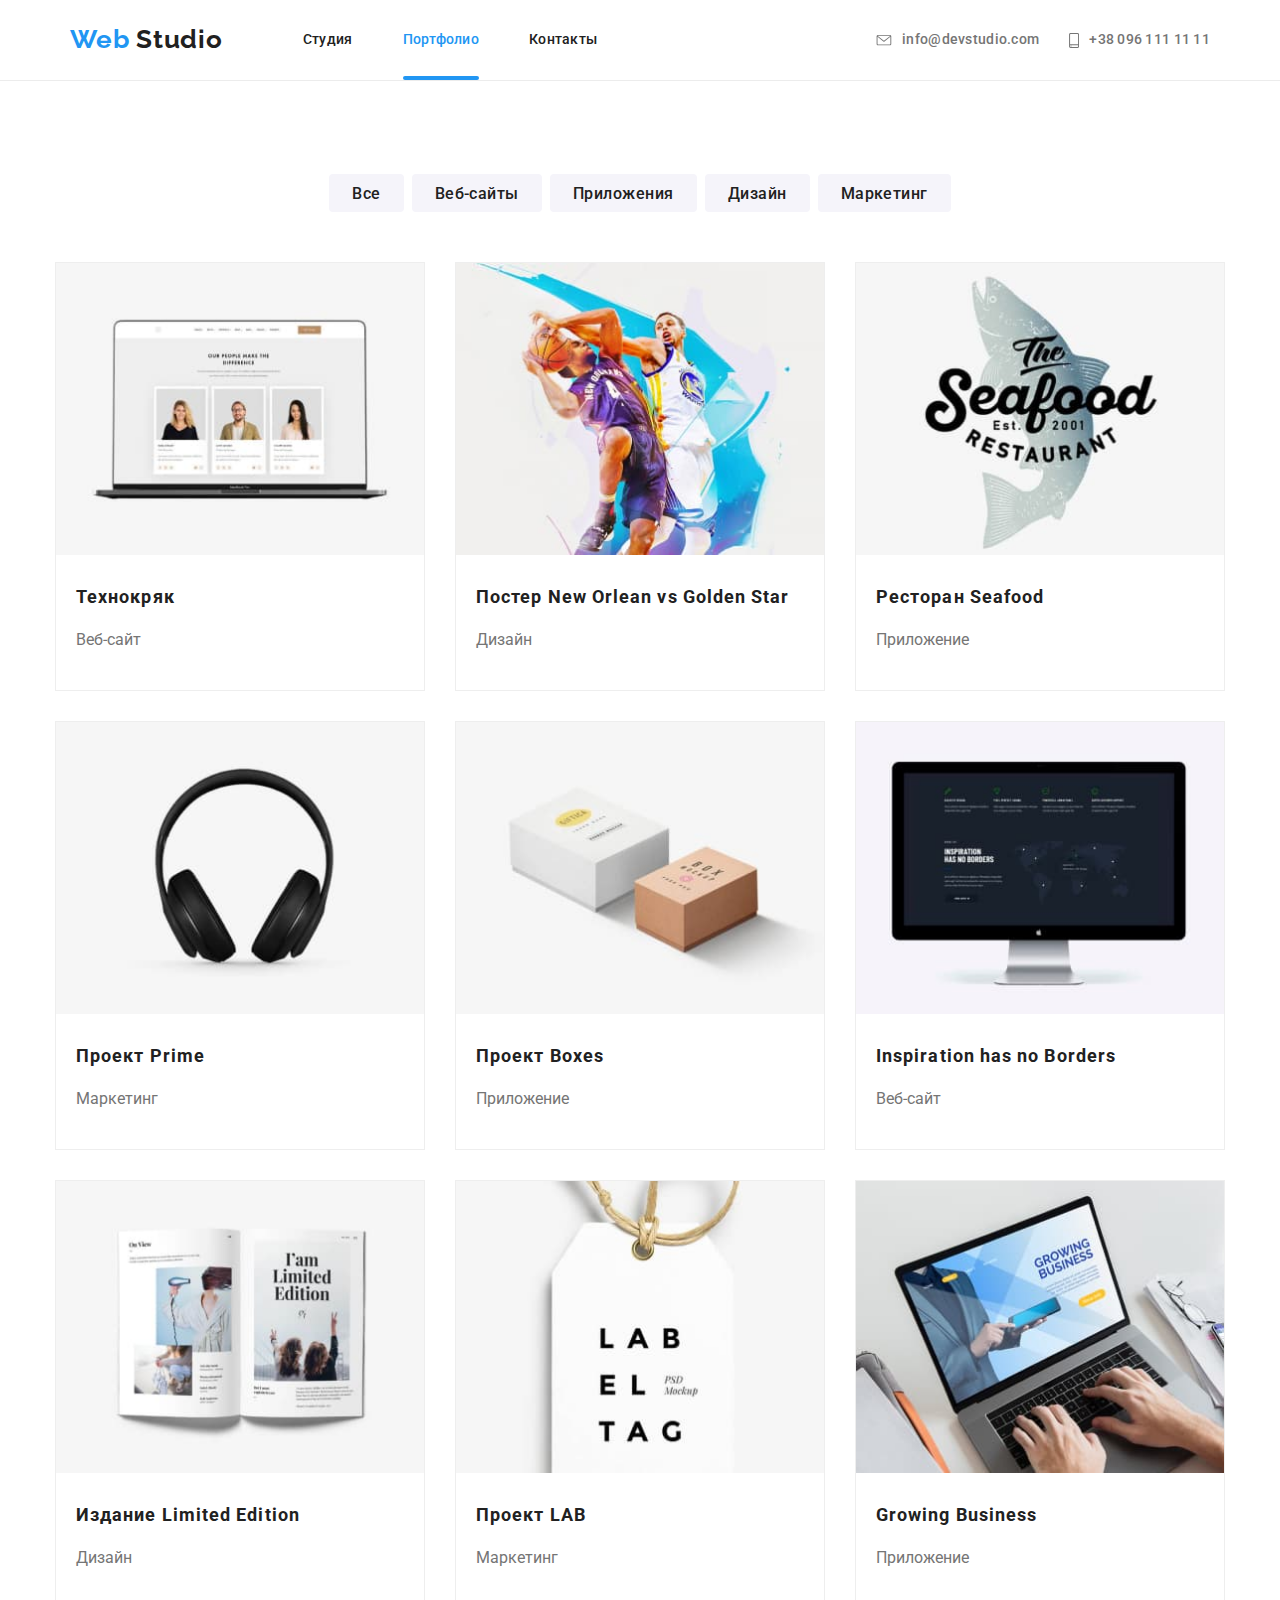
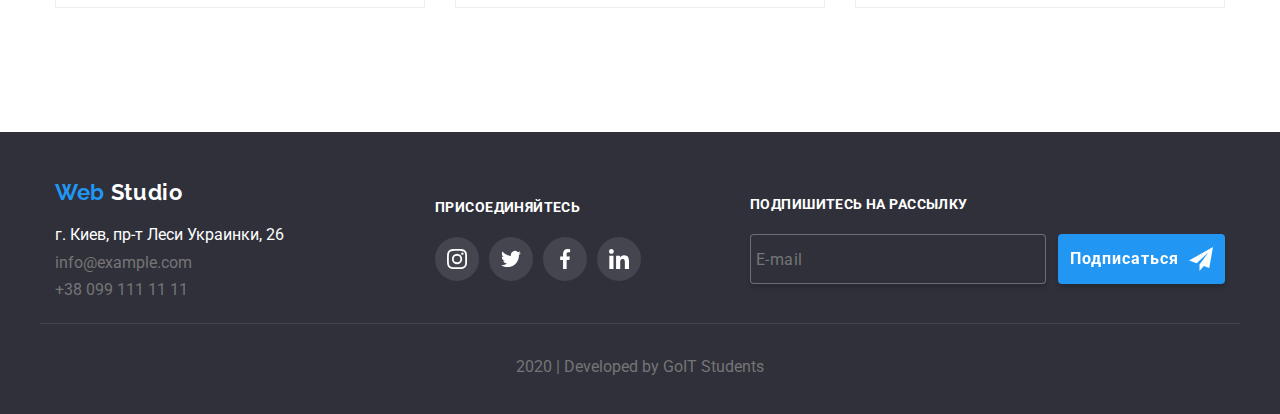
==== portfolio.html @ 4877d105 "Переносит файлы" ====
<!DOCTYPE html>
<html lang="ru">
  <head>
    <meta charset="UTF-8" />
    <meta name="viewport" content="width=device-width, initial-scale=1.0" />
    <title>Document</title>
    <link
      href="https://fonts.googleapis.com/css2?family=Raleway:wght@700&family=Roboto:wght@400;500;700;900&display=swap"
      rel="stylesheet"
    />
    <link
      rel="stylesheet"
      href="https://cdnjs.cloudflare.com/ajax/libs/modern-normalize/0.6.0/modern-normalize.min.css"
    />
    <link rel="stylesheet" href="./css/styles.css" />
  </head>

  <body>
    <!--Шапка сайта-->
    <header class="page-header">
      <div class="container header">
        <nav class="container main-nav">
          <a class="link-header" href="./index.html">
            Web <span class="logo-header"> Studio </span>
          </a>

          <ul class="site-nav list">
            <li class="item">
              <a href="./index.html" class="link"> Студия </a>
            </li>
            <li class="item">
              <a href="./portfolio.html" class="link page-portfolio">
                Портфолио
              </a>
            </li>
            <li class="item"><a href="#" class="link"> Контакты </a></li>
          </ul>
        </nav>
        <div class="container">
          <ul class="contacts-link list">
            <li class="item">
              <a href="mailto:info@devstudio.com" class="email"
                ><svg class="email-icon" width="16" height="11">
                  <use href="./images/sprite.svg#icon-envelope"></use></svg
                >info@devstudio.com</a
              >
            </li>
            <li class="item">
              <a href="tel:+380961111111" class="tel"
                ><svg class="tel-icon" width="10" height="15">
                  <use href="./images/sprite.svg#icon-phone"></use></svg
                >+38 096 111 11 11</a
              >
            </li>
          </ul>
        </div>
      </div>
    </header>

    <main>
      <!--Портфолио-->
      <section class="portfolio section">
        <div class="filter-block container">
          <h1 class="is-hidden">Наши проекты</h1>

          <ul class="filter list">
            <li class="filter-item">
              <button class="button" type="button">Все</button>
            </li>
            <li class="filter-item">
              <button class="button" type="button">Веб-сайты</button>
            </li>
            <li class="filter-item">
              <button class="button" type="button">Приложения</button>
            </li>
            <li class="filter-item">
              <button class="button" type="button">Дизайн</button>
            </li>
            <li class="filter-item">
              <button class="button" type="button">Маркетинг</button>
            </li>
          </ul>
        </div>

        <div class="container">
          <ul class="project-block list">
            <li class="project-card">
              <a href="#" class="project">
                <div class="project-image">
                  <img
                    src="./images/display.jpg"
                    class="project-img"
                    alt="Проекты веб-сайтов"
                  />
                  <p class="text">
                    Технокряк это современная площадка распространения
                    коронавируса. Компании используют эту платформу для
                    цифрового шпионажа и атак на защищённые сервера конкурентов.
                  </p>
                </div>

                <div class="card-content">
                  <h2 class="subject">Технокряк</h2>
                  <p class="text">Веб-сайт</p>
                </div>
              </a>
            </li>

            <li class="project-card">
              <a href="#" class="project">
                <div class="project-image">
                  <img
                    src="./images/poster.jpg"
                    class="project-img"
                    alt="Дизайн для изданий"
                  />
                  <p class="text">
                    Технокряк это современная площадка распространения
                    коронавируса. Компании используют эту платформу для
                    цифрового шпионажа и атак на защищённые сервера конкурентов.
                  </p>
                </div>

                <div class="card-content">
                  <h2 class="subject">Постер New Orlean vs Golden Star</h2>
                  <p class="text">Дизайн</p>
                </div>
              </a>
            </li>

            <li class="project-card">
              <a href="#" class="project">
                <div class="project-image">
                  <img
                    src="./images/app.jpg"
                    class="project-img"
                    alt="Проекты приложений"
                  />
                  <p class="text">
                    Технокряк это современная площадка распространения
                    коронавируса. Компании используют эту платформу для
                    цифрового шпионажа и атак на защищённые сервера конкурентов.
                  </p>
                </div>
                <div class="card-content">
                  <h2 class="subject">Ресторан Seafood</h2>
                  <p class="text">Приложение</p>
                </div>
              </a>
            </li>

            <li class="project-card">
              <a href="#" class="project">
                <div class="project-image">
                  <img
                    src="./images/marketing.jpg"
                    class="project-img"
                    alt="Проекты для маркетинга"
                  />
                  <p class="text">
                    Технокряк это современная площадка распространения
                    коронавируса. Компании используют эту платформу для
                    цифрового шпионажа и атак на защищённые сервера конкурентов.
                  </p>
                </div>
                <div class="card-content">
                  <h2 class="subject">Проект Prime</h2>
                  <p class="text">Маркетинг</p>
                </div>
              </a>
            </li>

            <li class="project-card">
              <a href="#" class="project">
                <div class="project-image">
                  <img
                    src="./images/app1.jpg"
                    class="project-img"
                    alt="Проекты приложений"
                  />
                  <p class="text">
                    Технокряк это современная площадка распространения
                    коронавируса. Компании используют эту платформу для
                    цифрового шпионажа и атак на защищённые сервера конкурентов.
                  </p>
                </div>
                <div class="card-content">
                  <h2 class="subject">Проект Boxes</h2>
                  <p class="text">Приложение</p>
                </div>
              </a>
            </li>

            <li class="project-card">
              <a href="#" class="project">
                <div class="project-image">
                  <img
                    src="./images/computer.jpg"
                    class="project-img"
                    alt="Проекты веб-сайтов"
                  />
                  <p class="text">
                    Технокряк это современная площадка распространения
                    коронавируса. Компании используют эту платформу для
                    цифрового шпионажа и атак на защищённые сервера конкурентов.
                  </p>
                </div>
                <div class="card-content">
                  <h2 class="subject">Inspiration has no Borders</h2>
                  <p class="text">Веб-сайт</p>
                </div>
              </a>
            </li>

            <li class="project-card">
              <a href="#" class="project">
                <div class="project-image">
                  <img
                    src="./images/site.jpg"
                    class="project-img"
                    alt="Проекты веб-сайтов"
                  />
                  <p class="text">
                    Технокряк это современная площадка распространения
                    коронавируса. Компании используют эту платформу для
                    цифрового шпионажа и атак на защищённые сервера конкурентов.
                  </p>
                </div>
                <div class="card-content">
                  <h2 class="subject">Издание Limited Edition</h2>
                  <p class="text">Дизайн</p>
                </div>
              </a>
            </li>

            <li class="project-card">
              <a href="#" class="project">
                <div class="project-image">
                  <img
                    src="./images/marketing1.jpg"
                    class="project-img"
                    alt="Проекты для маркетинга"
                  />
                  <p class="text">
                    Технокряк это современная площадка распространения
                    коронавируса. Компании используют эту платформу для
                    цифрового шпионажа и атак на защищённые сервера конкурентов.
                  </p>
                </div>
                <div class="card-content">
                  <h2 class="subject">Проект LAB</h2>
                  <p class="text">Маркетинг</p>
                </div>
              </a>
            </li>

            <li class="project-card">
              <a href="#" class="project">
                <div class="project-image">
                  <img
                    src="./images/laptop.jpg"
                    class="project-img"
                    alt="Проекты приложений"
                  />
                  <p class="text">
                    Технокряк это современная площадка распространения
                    коронавируса. Компании используют эту платформу для
                    цифрового шпионажа и атак на защищённые сервера конкурентов.
                  </p>
                </div>
                <div class="card-content">
                  <h2 class="subject">Growing Business</h2>
                  <p class="text">Приложение</p>
                </div>
              </a>
            </li>
          </ul>
        </div>
      </section>
    </main>

    <!--Футер-->
    <footer class="page-footer">
      <div class="container footer">
        <div class="footer-info">
          <a class="link-footer" href="./index.html">
            Web <span class="logo-footer"> Studio </span>
          </a>
          <address>
            <ul class="address list">
              <li class="address-info">г. Киев, пр-т Леси Украинки, 26</li>
              <li class="mail-info">
                <a href="mailto:info@example.com" class="info"
                  >info@example.com</a
                >
              </li>
              <li class="tlf-info">
                <a href="tel:+380991111111" class="info">+38 099 111 11 11</a>
              </li>
            </ul>
          </address>
        </div>

        <div class="social-block">
          <b class="join">присоединяйтесь</b>

          <ul class="social list">
            <li class="social-icon">
              <a href="#" class="info" aria-label="Instagram profile">
                <svg class="link-instagram" width="20" height="20">
                  <use href="./images/sprite.svg#icon-instagram"></use></svg
              ></a>
            </li>
            <li class="social-icon">
              <a href="#" class="info" aria-label="Twitter profile"
                ><svg class="link-twitter" width="20" height="20">
                  <use href="./images/sprite.svg#icon-twitter"></use></svg
              ></a>
            </li>
            <li class="social-icon">
              <a href="#" class="info" aria-label="Facebook profile"
                ><svg class="link-facebook" width="20" height="20">
                  <use href="./images/sprite.svg#icon-facebook"></use></svg
              ></a>
            </li>
            <li class="social-icon">
              <a href="#" class="info" aria-label="LinkedIn profile"
                ><svg class="link-linkedin" width="20" height="20">
                  <use href="./images/sprite.svg#icon-linkedin"></use></svg
              ></a>
            </li>
          </ul>
        </div>

        <div class="exhortation-block">
          <b class="exhortation">Подпишитесь на рассылку</b>
          <form class="form">
            <input
              type="email"
              class="input"
              name="email"
              placeholder="E-mail"
            />
            <button type="submit" class="submit">
              Подписаться<svg class="icon-send" width="24" height="24">
                <use href="./images/sprite.svg#icon-send"></use>
              </svg>
            </button>
          </form>
        </div>
      </div>
      <div class="copyright container">
        <p>2020 | Developed by GoIT Students</p>
      </div>
    </footer>
  </body>
</html>
---- css/styles.css ----
:root {
  --primery-text-color: #757575;
  --title-text-color: #212121;
  --accent-color: #2196f3;
  --secondary-accent-color: #ffffff;
  --primery-background-color: #ffffff;
  --secondery-background-color: #f5f4fa;
}

body {
  background-color: var(--primery-background-color);
  color: var(--primery-text-color);
  font-family: Roboto, sans-serif;
}

/* Цвет основного текста #212121 */
/* Вторичный цвет текста #757575 */
/* Белый цвет #FFFFFF */
/* Акцент #2196F3 */
/* Футер rgba(255, 255, 255, 0.6) */

.list {
  padding: 0px;
  margin: 0px;
  list-style: none;
}

/* Header */
.page-header {
  outline: 1px solid #ececec;
}

.container {
  width: 1200px;
  padding-left: 15px;
  padding-right: 15px;
  margin-left: auto;
  margin-right: auto;
}

.header {
  display: flex;
  align-items: center;
}

.main-nav {
  display: flex;
  align-items: center;
}

.link-header {
  color: var(--accent-color);
  font-family: Raleway, sans-serif;
  font-style: normal;
  font-weight: 700;
  font-size: 26px;
  line-height: 1.2;
  letter-spacing: 0.03em;
  text-decoration: none;
}
.logo-header {
  color: var(--title-text-color);
}

/* site-nav  */
.site-nav {
  display: flex;
  margin-left: 80px;
}

.site-nav .item:not(:last-child) {
  margin-right: 50px;
}

.site-nav .link {
  display: block;
  padding-top: 32px;
  padding-bottom: 32px;

  color: var(--title-text-color);
  font-weight: 500;
  font-size: 14px;
  line-height: 1.14;
  letter-spacing: 0.02em;
  text-decoration: none;

  position: relative;

  transition: color 250ms cubic-bezier(0.4, 0, 0.2, 1);
}

.site-nav .page-studio {
  color: var(--accent-color);
}

.site-nav .page-studio::after {
  content: '';

  display: block;
  width: 100%;
  height: 4px;
  border-radius: 2px;

  position: absolute;
  bottom: 0;

  background-color: var(--accent-color);

  transition: 250ms cubic-bezier(0.4, 0, 0.2, 1);
}

/* .site-nav .page-studio:hover::after,
.site-nav .page-studio:focus::after {
  transform: scaleX(1);
} */

.site-nav .page-portfolio {
  color: var(--accent-color);
}

.site-nav .page-portfolio::after {
  content: '';

  display: block;
  width: 100%;
  height: 4px;
  border-radius: 2px;

  position: absolute;
  bottom: 0;

  background-color: var(--accent-color);

  transition: 250ms cubic-bezier(0.4, 0, 0.2, 1);
}

.site-nav .link:hover,
.site-nav .link:focus {
  color: var(--accent-color);
}

/* contacts-link */

.contacts-link .item:not(:last-child) {
  margin-right: 30px;
}

.contacts-link {
  display: flex;
  margin-left: auto;
  justify-content: flex-end;
}
.contacts-link .email,
.contacts-link .tel {
  display: block;
  padding-top: 32px;
  padding-bottom: 32px;
  color: var(--primery-text-color);
  font-weight: 500;
  font-size: 14px;
  line-height: 1.14;
  letter-spacing: 0.02em;
  text-decoration: none;

  transition: color 250ms cubic-bezier(0.4, 0, 0.2, 1);
}

.contacts-link .email:hover,
.contacts-link .email:focus {
  color: var(--accent-color);
}

.contacts-link .tel:hover,
.contacts-link .tel:focus {
  color: var(--accent-color);
}

.email-icon {
  margin-right: 10px;
  display: inline-block;
  vertical-align: middle;
  background-size: contain;
  fill: currentColor;
}

.tel-icon {
  margin-right: 10px;
  display: inline-block;
  vertical-align: bottom;
  background-size: contain;
  fill: currentColor;
}

/* Hero */
.overlay {
  height: 600px;
  max-width: 1600px;
  margin-left: auto;
  margin-right: auto;
  background-color: rgba(47, 48, 58, 0.8);
  background-image: linear-gradient(
      to right,
      rgba(47, 48, 58, 0.8),
      rgba(47, 48, 58, 0.8)
    ),
    url('../images/header.jpg');
  background-repeat: no-repeat;
  background-position: center;
  background-size: cover;
}

.hero {
  padding-top: 200px;
  padding-bottom: 200px;
  text-align: center;
}

.hero-title {
  margin-left: auto;
  margin-right: auto;
  margin-top: 0px;
  margin-bottom: 46px;
  width: 646px;

  color: var(--secondary-accent-color);

  font-weight: 900;
  font-size: 44px;
  line-height: 1.36;
  text-align: center;
  letter-spacing: 0.06em;
  text-transform: uppercase;
}

/* Button */
.hero .button {
  background-color: var(--accent-color);
  color: var(--secondary-accent-color);
  font-family: inherit;
  font-weight: 700;
  font-size: 16px;
  text-align: center;
  letter-spacing: 0.06em;
  text-decoration: none;
  border-radius: 4px;
  padding: 17px 32px;
  display: inline-block;
  border: none;

  box-shadow: 0px 4px 4px rgba(0, 0, 0, 0.15);
  transform: scale3d(1, 1, 1);
  transition: all 250ms cubic-bezier(0.4, 0, 0.2, 1),
    color 250ms cubic-bezier(0.4, 0, 0.2, 1);
}

.hero .button:hover,
.hero .button:focus {
  background-color: var(--secondary-accent-color);
  color: var(--accent-color);
  border: none;
  cursor: pointer;

  transform: scale3d(1.1, 1.1, 1.1);
}

/* Feature section */
.feature {
  padding-top: 94px;
  padding-bottom: 94px;
  border-top: 1px solid #ececec;
}
.section-title {
  margin-top: 0px;
  margin-bottom: 50px;

  color: var(--title-text-color);

  font-weight: 700;
  font-size: 36px;
  line-height: 1.16;
  text-align: center;
  letter-spacing: 0.03em;
}
.feature-list {
  display: flex;
}

.feature-item {
  width: 278px;
}

.feature-icon {
  display: flex;
  height: 120px;
  align-items: center;
  margin-bottom: 30px;
  background-color: #f5f4fa;
  box-sizing: border-box;
  border-radius: 4px;
  justify-content: center;
}

.feature-item:not(:last-child) {
  margin-right: 30px;
}
.feature-list .text {
  margin-top: 0px;
  margin-bottom: 0px;

  font-weight: 400;
  font-size: 14px;
  line-height: 1.7;
  letter-spacing: 0.03em;
}

.feature-list .title {
  margin-top: 0px;
  margin-bottom: 10px;

  color: var(--title-text-color);
  font-weight: 700;
  font-size: 14px;
  line-height: 1.14;
  letter-spacing: 0.03em;
  text-transform: uppercase;
}

/* Projects section */
.projects {
  padding-top: 94px;
  padding-bottom: 94px;
}

.project-list {
  display: flex;
}

.project-item {
  position: relative;
  width: 370px;
}

img {
  display: block;
}
.project-item:not(:last-child) {
  margin-right: 30px;
}

.project-item .title {
  position: absolute;
  width: 100%;
  bottom: 0;
  margin-top: 0px;
  margin-bottom: 0px;
  height: 70px;

  color: var(--secondary-accent-color);
  background-color: rgba(47, 48, 58, 0.8);
  font-weight: 700;
  font-size: 14px;
  line-height: 1.14;
  text-align: center;
  letter-spacing: 0.03em;
  text-transform: uppercase;

  padding-top: 27px;
  padding-bottom: 27px;
}

/* Projects portfolio */

.portfolio {
  padding-top: 94px;
  padding-bottom: 94px;
}

/* Button */

.is-hidden {
  display: none;
}

.filter {
  margin-left: auto;
  margin-right: auto;
  display: flex;
  padding-bottom: 50px;
  justify-content: center;
}
.filter .button {
  background-color: var(--secondery-background-color);
  color: var(--title-text-color);
  font-family: inherit;
  font-weight: 500;
  font-size: 16px;
  line-height: 1.6;
  text-align: center;
  letter-spacing: 0.03em;
  height: 38px;
  border-radius: 4px;
  padding: 6px 22px;
  border: 1px solid transparent;
  display: inline-block;

  transition: background-color 250ms cubic-bezier(0.4, 0, 0.2, 1),
    color 250ms cubic-bezier(0.4, 0, 0.2, 1);
}

.filter-item:not(:last-child) {
  margin-right: 8px;
}

.filter-item .button:hover,
.filter-item .button:focus {
  background-color: var(--accent-color);
  color: #ffffff;
  box-shadow: 0px 2px 2px rgba(0, 0, 0, 0.12), 0px 1px 2px rgba(0, 0, 0, 0.08),
    0px 3px 1px rgba(0, 0, 0, 0.1);
}

.project-block {
  display: flex;
  flex-wrap: wrap;
}
.project-card {
  width: calc((100% - 60px) / 3);
  margin-right: 30px;
  margin-bottom: 30px;

  background: #ffffff;
  border: 1px solid #eeeeee;
  box-sizing: border-box;

  transition: box-shadow 250ms cubic-bezier(0.4, 0, 0.2, 1);
}

.project-card:nth-child(3n) {
  margin-right: 0;
}

.project-card:hover,
.project-card:focus {
  box-shadow: 1px 4px 6px rgba(0, 0, 0, 0.16), 0px 4px 4px rgba(0, 0, 0, 0.06),
    0px 1px 1px rgba(0, 0, 0, 0.12);
}
.project-img {
  display: block;
  max-width: 100%;
  height: auto;
}
.card-content {
  padding: 24px 20px;

  background: var(--primery-background-color);
  color: var(--primery-text-color);
  box-sizing: border-box;
}

.project-block .subject {
  margin-top: 0px;
  margin-bottom: 0px;

  color: var(--title-text-color);
  font-weight: 700;
  font-size: 18px;
  line-height: 2;
  letter-spacing: 0.06em;
}

.project-image {
  position: relative;
  overflow: hidden;
}

.project-image .text {
  margin-top: 0px;
  margin-bottom: 0px;
  padding: 63px 24px;

  font-weight: 400;
  font-size: 16px;
  line-height: 1.9;
  letter-spacing: 0.03em;

  color: var(--secondary-accent-color);
  background-color: rgba(33, 150, 243, 0.9);

  width: 100%;
  height: 100%;
  top: 0;
  left: 0;
  opacity: 0;
  position: absolute;
  transform: translateY(100%);
  transition: all 250ms cubic-bezier(0.4, 0, 0.2, 1);
}

/* .overlay {
  position: absolute;
  top: 0;
  left: 0;
  width: 100%;
  height: 100%;

  transform: translateY(100%);
  transition: transform 250ms cubic-bezier(0.4, 0, 0.2, 1);

  background-color: var(--accent-color);
} */

/* .project-image::before {
  content: '';
  display: inline-block;

  position: absolute;
  opacity: 0;

  top: 0;
  left: 0;
  transform: translateY(100%);
  background-color: rgba(33, 150, 243, 0.9);
} */

.project:hover .text {
  opacity: 1;
  transform: translateY(0);
}

.project-block .project {
  text-decoration: none;
  display: block;
}

/* Team */
.team {
  padding-top: 94px;
  padding-bottom: 94px;
  background-color: var(--secondery-background-color);
}

.team-list {
  display: flex;
}

.team-list .title {
  margin-top: 0px;
  margin-bottom: 10px;

  color: var(--title-text-color);
  font-weight: 500;
  font-size: 16px;
  line-height: 1.19;
  text-align: center;
  letter-spacing: 0.03em;
}

.team-card {
  width: 278px;
  background: var(--primery-background-color);
  box-shadow: 0px 2px 1px rgba(0, 0, 0, 0.2), 0px 1px 1px rgba(0, 0, 0, 0.14),
    0px 1px 3px rgba(0, 0, 0, 0.12);
}

.team-card:not(:last-child) {
  margin-right: 30px;
}

.team-pic {
  margin-bottom: 30px;
}

.position {
  margin-top: 0px;
  margin-bottom: 16px;

  font-weight: 400;
  font-size: 16px;
  line-height: 1.19;
  text-align: center;
  letter-spacing: 0.03em;
}

.social-list {
  display: flex;
  justify-content: center;
  margin-bottom: 25px;
}

.social-item:not(:last-child) {
  margin-right: 10px;
}

.social-item {
  padding: 0;
  /* width: 44px;
  height: 44px;
  border-radius: 50%;

  background-color: #ffffff;

  transition: background-color 250ms cubic-bezier(0.4, 0, 0.2, 1),
    fill 250ms cubic-bezier(0.4, 0, 0.2, 1); */
}
.social-link {
  fill: #afb1b8;
  padding: 12px;
  display: flex;
  list-style: none;

  width: 44px;
  height: 44px;
  border-radius: 50%;

  background-color: #ffffff;

  transition: background-color 250ms cubic-bezier(0.4, 0, 0.2, 1),
    fill 250ms cubic-bezier(0.4, 0, 0.2, 1);
}

.social-link:hover,
.social-link:focus {
  fill: #ffff;
  background-color: var(--accent-color);
}

/* Clients */

.clients {
  padding-top: 94px;
  padding-bottom: 94px;
}

.client-list {
  margin-left: auto;
  display: flex;
  align-items: center;
}
.section-title .link {
  text-decoration: none;
}

.client-card:not(:last-child) {
  margin-right: 30px;
}

.client-card .link {
  width: 170px;
  height: 90px;
  display: flex;
  justify-content: center;
  align-items: center;

  fill: #afb1b8;
  background-color: #ffffff;
  border: 1px solid #afb1b8;
  border-radius: 4px;
  transition: all 250ms cubic-bezier(0.4, 0, 0.2, 1);
}

.client-card .link:hover,
.client-card .link:focus {
  fill: var(--accent-color);
  border: 1px solid var(--accent-color);
}

/* Footer */

.footer {
  display: flex;
  align-items: center;
  padding-bottom: 24px;
}
.page-footer {
  background-color: #2f303a;
  padding-top: 48px;
}

.footer-info {
  width: calc((100% - 30px) / 12 * 4);
}

.link-footer,
.logo-footer {
  font-family: Raleway;
  font-weight: bold;
  font-size: 22px;
  line-height: 1.18;
  letter-spacing: 0.03em;
  text-decoration: none;
  display: inline-block;
  margin-bottom: 10px;
}
.link-footer {
  color: var(--accent-color);
}

.logo-footer {
  color: var(--secondary-accent-color);
}

.address {
  font-style: normal;
}

.address-info {
  margin-bottom: 9px;
  color: var(--secondary-accent-color);
}

.mail-info {
  margin-bottom: 9px;
}

.address .info {
  color: var(--primery-text-color);
  text-decoration: none;

  transition: color 250ms cubic-bezier(0.4, 0, 0.2, 1);
}

.address .info:hover,
.address .info:focus {
  color: var(--accent-color);
}
.social-block {
  width: calc((100% - 30px) / 12 * 3);
}

.join {
  font-style: normal;
  font-weight: 700;
  font-size: 14px;
  line-height: 1.14;
  letter-spacing: 0.03em;
  text-transform: uppercase;

  display: inline-block;

  color: var(--secondary-accent-color);

  margin-bottom: 21px;
}

.social {
  display: flex;
}

.social .info {
  fill: #ffffff;
  text-decoration: none;
}

.social .info:hover,
.social .info:focus {
  color: var(--accent-color);
}

.social-icon .info {
  display: flex;
  width: 44px;
  height: 44px;
  border-radius: 50%;
  padding: 12px;
  background-color: rgba(255, 255, 255, 0.1);
}

.social-icon .info {
  transition: background-color 250ms cubic-bezier(0.4, 0, 0.2, 1);
}

.social-icon:not(:last-child) {
  margin-right: 10px;
}

.social-icon .info:hover,
.social-icon .info:focus {
  background-color: var(--accent-color);
}

.exhortation-block {
  margin-left: auto;
  width: calc((100% - 30px) / 12 * 5);
  justify-content: flex-end;
}

.exhortation {
  font-style: normal;
  font-weight: 700;
  font-size: 14px;
  line-height: 1.14;
  letter-spacing: 0.03em;
  text-transform: uppercase;

  display: inline-block;

  color: var(--secondary-accent-color);

  margin-bottom: 21px;
}

.form {
  display: flex;
}

.input {
  margin-right: 12px;
  width: 358px;
  height: 50px;
  box-sizing: border-box;
  box-shadow: 0px 4px 4px rgba(0, 0, 0, 0.15);
  border-radius: 4px;
  font-style: normal;
  font-weight: 400;
  font-size: 16px;
  line-height: 1.87;
  letter-spacing: 0.03em;

  color: rgba(255, 255, 255, 0.6);

  padding-left: 5px;

  border: 1px solid rgba(255, 255, 255, 0.3);
  background: #2f303a;

  transition: all 250ms cubic-bezier(0.4, 0, 0.2, 1);
}

.input:hover,
.input:focus {
  border-color: var(--accent-color);
}

.submit {
  display: flex;
  width: 200px;
  height: 50px;
  border: 1px solid transparent;
  box-sizing: border-box;
  box-shadow: 0px 4px 4px rgba(0, 0, 0, 0.15);
  border-radius: 4px;
  background-color: var(--accent-color);
  color: var(--secondary-accent-color);

  font-family: Roboto;
  font-style: normal;
  font-weight: bold;
  font-size: 16px;
  line-height: 1.87;
  letter-spacing: 0.06em;
  align-items: center;
  justify-content: center;

  transform: scale3d(1, 1, 1);
  transition: all 250ms cubic-bezier(0.4, 0, 0.2, 1);
}

.submit:hover {
  transform: scale3d(1.1, 1.1, 1.1);
}
.icon-send {
  margin-left: 10px;
}

.copyright {
  padding-top: 18px;
  padding-bottom: 21px;
  text-align: center;

  border-top: 1px solid rgba(255, 255, 255, 0.1);
}

/* Модальное окно, форма */

.backdrop .is-hidden {
  visibility: hidden;
  opacity: 0;
  pointer-events: none;
}

.backdrop {
  width: 100%;
  height: 100%;

  position: fixed;
  top: 0;
  left: 0;

  background-color: rgba(0, 0, 0, 0.2);
}

.modal {
  position: fixed;
  top: 50%;
  left: 50%;

  opacity: 1;
  background: rgba(0, 0, 0, 0.2);
  transform: translate(-50%, -50%);

  background: var(--primery-background-color);
  box-shadow: 0px 2px 1px rgba(0, 0, 0, 0.2), 0px 1px 1px rgba(0, 0, 0, 0.14),
    0px 1px 3px rgba(0, 0, 0, 0.12);
  border-radius: 4px;
}

.modal-close {
  position: absolute;
  z-index: 1;

  top: 0;
  right: 0;
  padding: 5px;
  margin-right: 8px;
  margin-top: 8px;

  width: 30px;
  height: 30px;
  background: #ffffff;
  border: 1px solid rgba(0, 0, 0, 0.1);
  box-sizing: border-box;
  border-radius: 50%;

  transition: all 250ms cubic-bezier(0.4, 0, 0.2, 1);
}

.modal-close:hover {
  background-color: var(--accent-color);
  fill: var(--secondary-accent-color);
  border: 1px solid transparent;
}

.feedback {
  position: relative;
  width: 528px;
  height: 581px;
  padding: 40px;

  background-color: #ffffff;
  box-shadow: 0px 2px 1px rgba(0, 0, 0, 0.2), 0px 1px 1px rgba(0, 0, 0, 0.14),
    0px 1px 3px rgba(0, 0, 0, 0.12);
  border-radius: 4px;
}

.feedback-title {
  display: block;
  margin-bottom: 30px;

  font-size: 20px;
  line-height: 1.5px;
  letter-spacing: 0.03em;
  color: #212121;

  text-align: center;
}

.form-field {
  position: relative;
  display: flex;
  flex-direction: column;
  margin-bottom: 28px;

  box-sizing: border-box;
  border-radius: 4px;

  font-size: 14px;

  color: #757575;
}

.form-input {
  margin: 0;
  padding-top: 12px;
  padding-bottom: 12px;
  padding-left: 42px;

  border: 1px solid rgba(33, 33, 33, 0.2);
  box-sizing: border-box;
  border-radius: 4px;
}

.form-label {
  position: absolute;
  top: 50%;
  left: 42px;
  transform: translate(0%, -60%) scale(1, 1);
  transition: all 250ms cubic-bezier(0.4, 0, 0.2, 1);
}

.form-input:hover + .form-label,
.form-input:focus + .form-label,
.form-input:not(:placeholder-shown) + .form-label {
  color: var(--accent-color);
  transform: translate(-70%, -40px) scale(0.9, 0.9);
}

.form-input:focus,
.form-input:hover,
.comment:focus,
.comment:hover {
  border: 1px solid var(--accent-color);
  outline: 1px solid var(--accent-color);
}
.form-comment {
  margin-bottom: 20px;
}
.comment {
  resize: none;
  width: 100%;
  min-height: 120px;
  padding: 12px 16px;

  border: 1px solid rgba(33, 33, 33, 0.2);
  box-sizing: border-box;
  border-radius: 4px;
}

.icon-form {
  position: absolute;
  top: 11px;
  left: 16px;

  display: inline-block;
}

.form-input:hover ~ .icon-form,
.form-input:focus ~ .icon-form {
  fill: var(--accent-color);
}

.form-checkbox {
  position: relative;
  text-align: center;
}
.checkbox {
  -webkit-appearance: none;
  -moz-appearance: none;
  appearance: none;
  position: absolute;
}

.agreement {
  display: inline-block;
  margin-bottom: 30px;
  padding-left: 30px;

  font-style: normal;
  font-weight: normal;
  font-size: 14px;
  line-height: 1.71;
  letter-spacing: 0.03em;

  color: #757575;
}

.icon-check {
  display: inline-block;
  position: absolute;
  top: 3px;
  margin-left: -30px;

  width: 16px;
  height: 15px;
  border-radius: 2px;

  border: 2px solid var(--title-text-color);
  box-sizing: border-box;
  box-shadow: 0px 4px 4px rgba(0, 0, 0, 0.25);
  transition: all 250ms cubic-bezier(0.4, 0, 0.2, 1);
}

.checkbox:checked + .icon-check {
  background-color: var(--accent-color);
  background-image: url(../images/check.svg);
  border-color: transparent;
  background-size: contain;
  background-origin: border-box;
}

.checkbox:hover + .icon-check {
  border-color: var(--accent-color);
}

.link-agreement {
  color: var(--accent-color);
}

.form-submit {
  display: block;
  margin: auto;
  padding: 0;
  width: 200px;
  height: 50px;

  background: var(--accent-color);
  box-shadow: 0px 4px 4px rgba(0, 0, 0, 0.15);
  border-radius: 4px;
  box-sizing: border-box;
  border: 1px solid var(--accent-color);
  color: var(--secondary-accent-color);

  transition: all 250ms cubic-bezier(0.4, 0, 0.2, 1);
}

.form-submit:hover {
  background-color: var(--secondery-background-color);
  color: var(--accent-color);
}

/* .visually-hidden {
    position: absolute;
    width: 1px;
    height: 1px;
    margin: -1px;
    border: 0px;
    padding: 0px;
    clip: rect(0 0 0 0);
    overflow: hidden; */
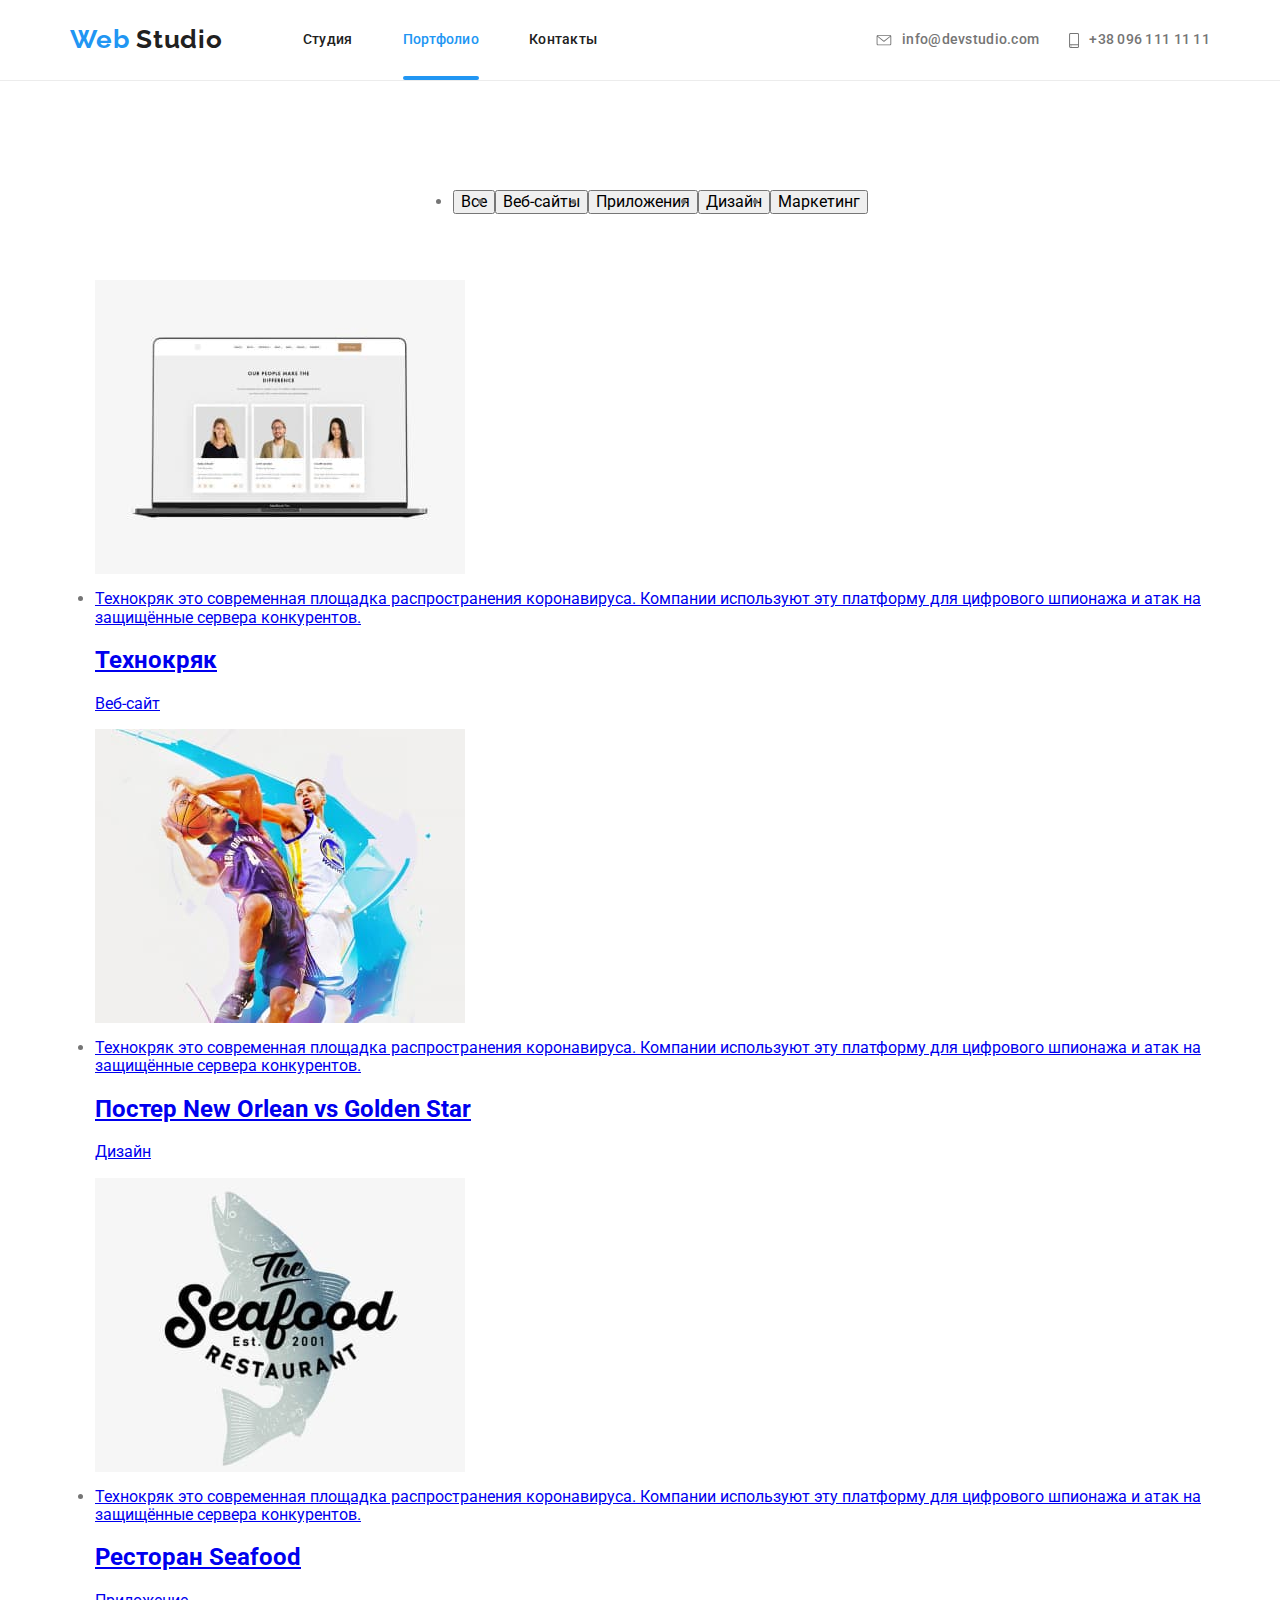
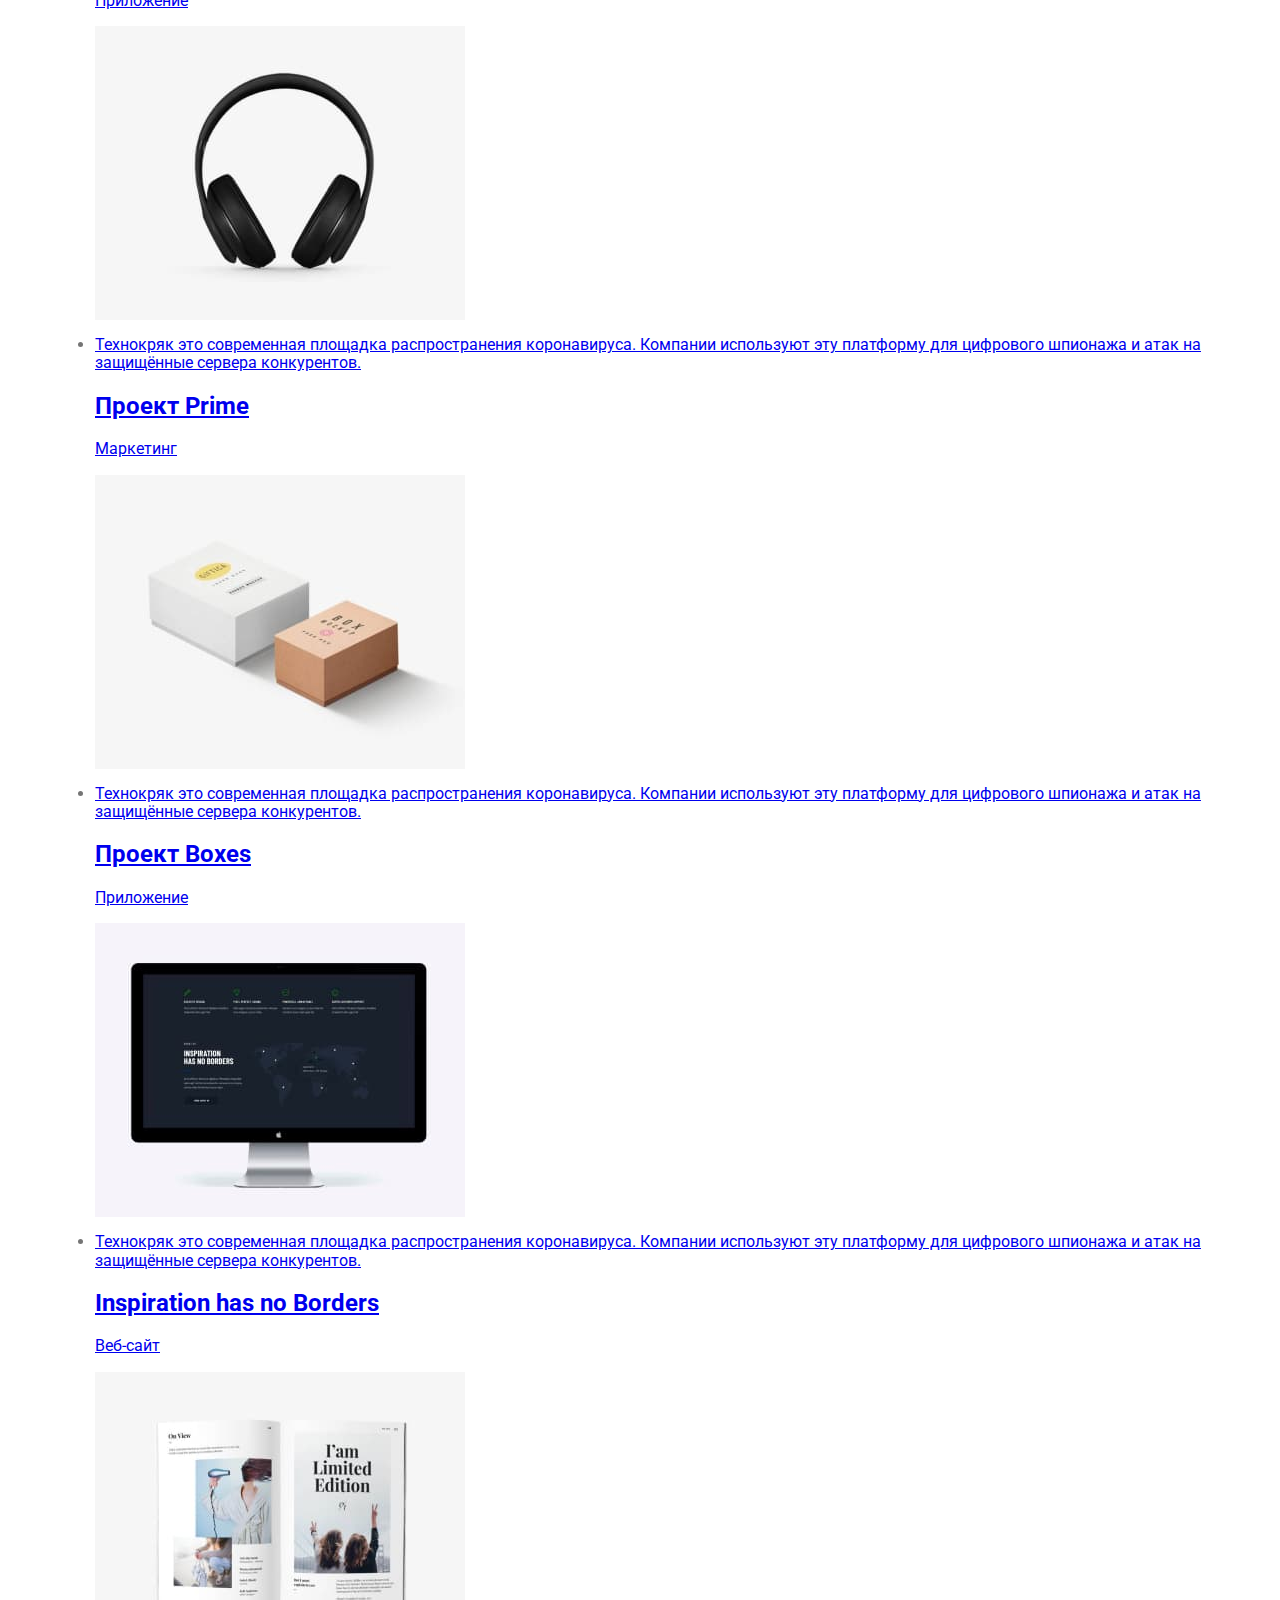
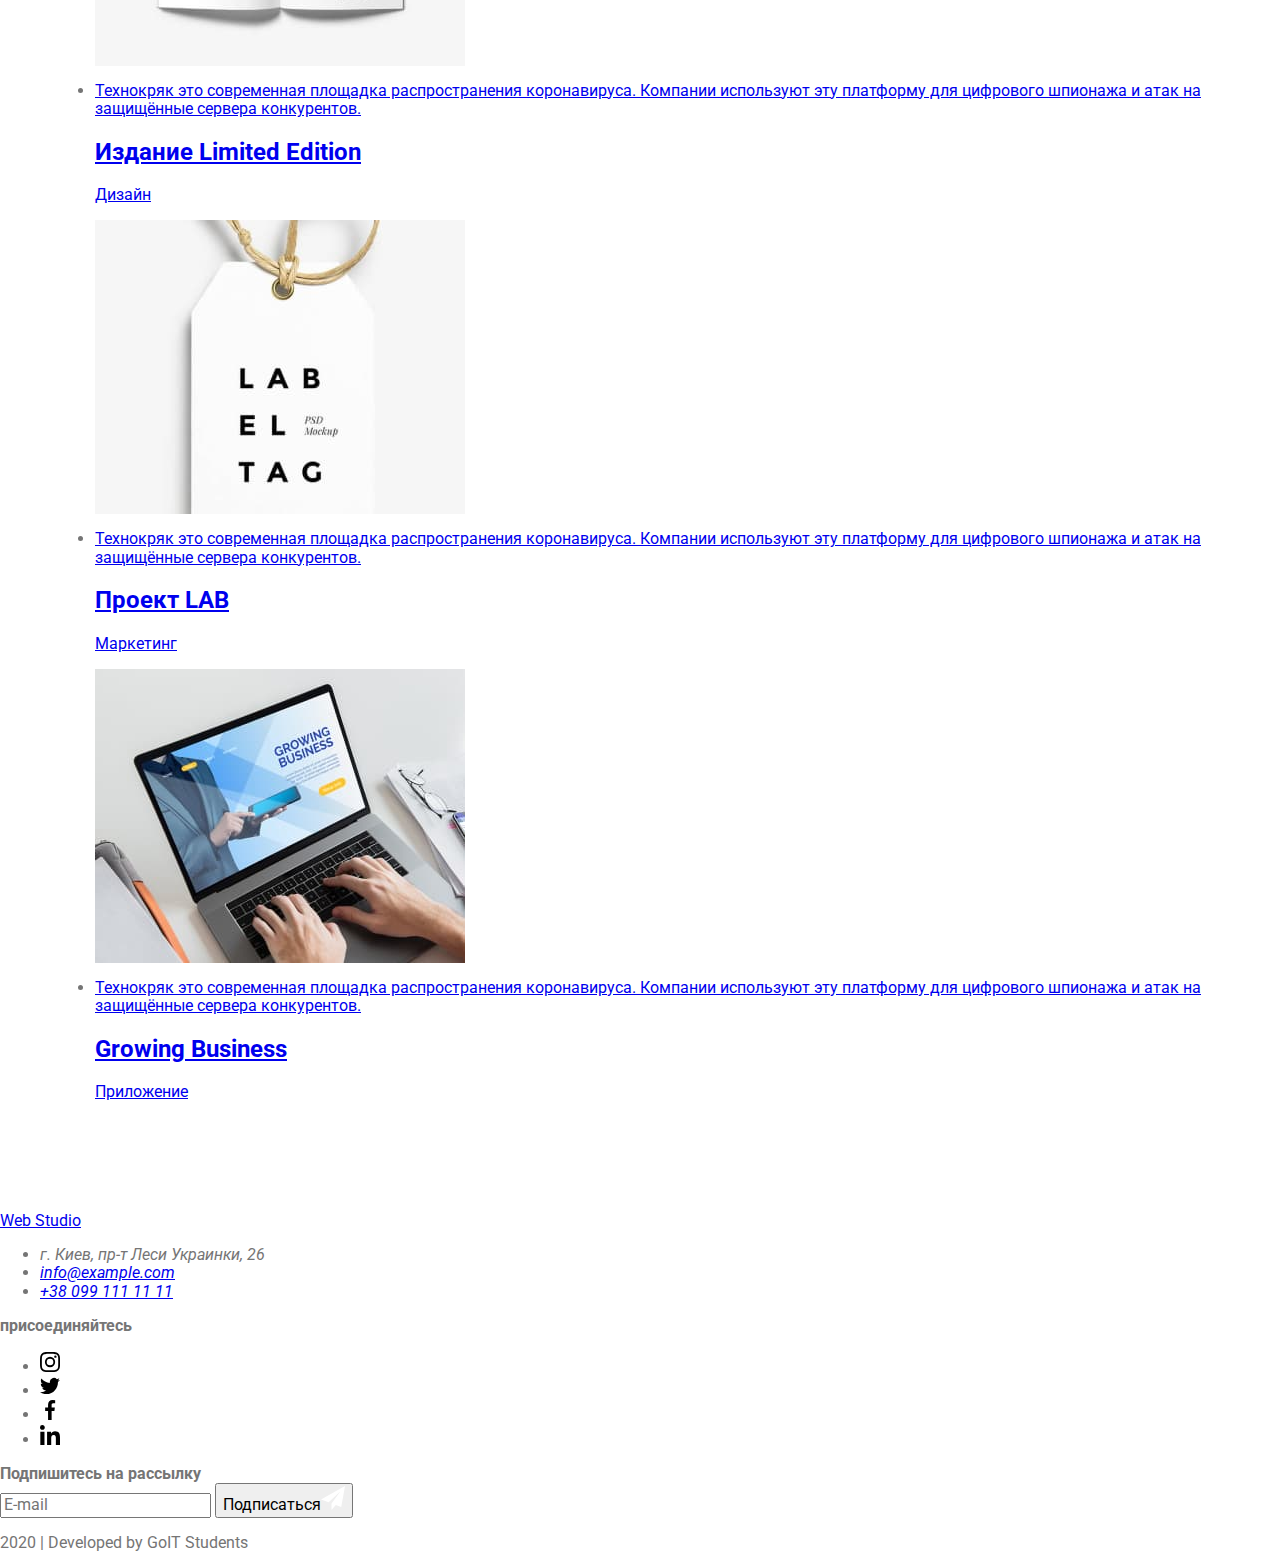
==== commit 01b3abf7: "Добавляет файлы препроцессора SASS" ====
--- a/portfolio.html
+++ b/portfolio.html
@@ -4,15 +4,8 @@
     <meta charset="UTF-8" />
     <meta name="viewport" content="width=device-width, initial-scale=1.0" />
     <title>Document</title>
-    <link
-      href="https://fonts.googleapis.com/css2?family=Raleway:wght@700&family=Roboto:wght@400;500;700;900&display=swap"
-      rel="stylesheet"
-    />
-    <link
-      rel="stylesheet"
-      href="https://cdnjs.cloudflare.com/ajax/libs/modern-normalize/0.6.0/modern-normalize.min.css"
-    />
-    <link rel="stylesheet" href="./css/styles.css" />
+
+    <link rel="stylesheet" href="./css/main.min.css" />
   </head>
 
   <body>
@@ -60,8 +53,8 @@
     <main>
       <!--Портфолио-->
       <section class="portfolio section">
-        <div class="filter-block container">
-          <h1 class="is-hidden">Наши проекты</h1>
+        <div class="container">
+          <h1 class="hidden">Наши проекты</h1>
 
           <ul class="filter list">
             <li class="filter-item">
--- a/css/main.min.css
+++ b/css/main.min.css
@@ -0,0 +1,2 @@
+@import url("https://fonts.googleapis.com/css2?family=Raleway:wght@700&family=Roboto:wght@400;500;700;900&display=swap");.site-nav,.contacts-link,.feature-list,.project-list{padding:0px;margin:0px;list-style:none}.link-header{text-decoration:none}.page-header .container,.feature,.projects,.portfolio{width:1200px;padding-left:15px;padding-right:15px;margin-left:auto;margin-right:auto}.page-header .header{display:-webkit-box;display:-ms-flexbox;display:flex;-webkit-box-align:center;-ms-flex-align:center;align-items:center}.page-header .main-nav{display:-webkit-box;display:-ms-flexbox;display:flex;-webkit-box-align:center;-ms-flex-align:center;align-items:center}.feature .hidden,.hidden{position:absolute;width:1px;height:1px;margin:-1px;border:0px;padding:0px;clip:rect(0 0 0 0);overflow:hidden}/*! modern-normalize v0.6.0 | MIT License | https://github.com/sindresorhus/modern-normalize */*,*::before,*::after{-webkit-box-sizing:border-box;box-sizing:border-box}:root{-moz-tab-size:4;-o-tab-size:4;tab-size:4}html{line-height:1.15;-webkit-text-size-adjust:100%}body{margin:0}body{font-family:system-ui,-apple-system,"Segoe UI",Roboto,Helvetica,Arial,sans-serif,"Apple Color Emoji","Segoe UI Emoji"}hr{height:0}abbr[title]{-webkit-text-decoration:underline dotted;text-decoration:underline dotted}b,strong{font-weight:bolder}code,kbd,samp,pre{font-family:SFMono-Regular, Consolas, 'Liberation Mono', Menlo, monospace;font-size:1em}small{font-size:80%}sub,sup{font-size:75%;line-height:0;position:relative;vertical-align:baseline}sub{bottom:-0.25em}sup{top:-0.5em}button,input,optgroup,select,textarea{font-family:inherit;font-size:100%;line-height:1.15;margin:0}button,select{text-transform:none}button,[type='button'],[type='reset'],[type='submit']{-webkit-appearance:button}button::-moz-focus-inner,[type='button']::-moz-focus-inner,[type='reset']::-moz-focus-inner,[type='submit']::-moz-focus-inner{border-style:none;padding:0}button:-moz-focusring,[type='button']:-moz-focusring,[type='reset']:-moz-focusring,[type='submit']:-moz-focusring{outline:1px dotted ButtonText}fieldset{padding:0.35em 0.75em 0.625em}legend{padding:0}progress{vertical-align:baseline}[type='number']::-webkit-inner-spin-button,[type='number']::-webkit-outer-spin-button{height:auto}[type='search']{-webkit-appearance:textfield;outline-offset:-2px}[type='search']::-webkit-search-decoration{-webkit-appearance:none}::-webkit-file-upload-button{-webkit-appearance:button;font:inherit}summary{display:list-item}body{background-color:#fff;color:#757575;font-family:Roboto, sans-serif}.link-header{color:#2196f3;font-family:Raleway, sans-serif;font-style:normal;font-weight:700;font-size:26px;line-height:1.2;letter-spacing:0.03em}.logo-header{color:#212121}.page-header{outline:1px solid #ececec}.site-nav{display:-webkit-box;display:-ms-flexbox;display:flex;margin-left:80px}.site-nav .link{display:block;padding-top:32px;padding-bottom:32px;color:#212121;font-weight:500;font-size:14px;line-height:1.14;letter-spacing:0.02em;text-decoration:none;position:relative;-webkit-transition:all 250ms cubic-bezier(0.4, 0, 0.2, 1);transition:all 250ms cubic-bezier(0.4, 0, 0.2, 1)}.site-nav .link:hover,.site-nav .link:focus{color:#2196f3}.site-nav .page-studio,.site-nav .page-portfolio{color:#2196f3}.site-nav .item:not(:last-child){margin-right:50px}.site-nav .page-studio::after,.site-nav .page-portfolio::after{content:'';display:block;width:100%;height:4px;border-radius:2px;position:absolute;bottom:0;background-color:#2196f3;-webkit-transition:all 250ms cubic-bezier(0.4, 0, 0.2, 1);transition:all 250ms cubic-bezier(0.4, 0, 0.2, 1)}.contacts-link{display:-webkit-box;display:-ms-flexbox;display:flex;margin-left:auto;-webkit-box-pack:end;-ms-flex-pack:end;justify-content:flex-end}.contacts-link .email,.contacts-link .tel{display:block;padding-top:32px;padding-bottom:32px;color:#757575;font-weight:500;font-size:14px;line-height:1.14;letter-spacing:0.02em;text-decoration:none;-webkit-transition:all 250ms cubic-bezier(0.4, 0, 0.2, 1);transition:all 250ms cubic-bezier(0.4, 0, 0.2, 1)}.contacts-link .email:hover,.contacts-link .tel:hover,.contacts-link .email:focus,.contacts-link .tel:focus{color:#2196f3}.email-icon,.tel-icon{margin-right:10px;display:inline-block;vertical-align:middle;background-size:contain;fill:currentColor}.contacts-link .item:not(:last-child){margin-right:30px}.overlay{height:600px;max-width:1600px;margin-left:auto;margin-right:auto;background-color:rgba(55,64,161,0.8);background-image:-webkit-gradient(linear, left top, right top, from(rgba(47,48,58,0.8)), to(rgba(47,48,58,0.8))),url(/images/header.jpg);background-image:linear-gradient(to right, rgba(47,48,58,0.8), rgba(47,48,58,0.8)),url(/images/header.jpg);background-repeat:no-repeat;background-position:center;background-size:cover}.hero{padding-top:200px;padding-bottom:200px;text-align:center}.hero-title{margin-left:auto;margin-right:auto;margin-top:0px;margin-bottom:46px;width:646px;color:#fff;font-weight:900;font-size:44px;line-height:1.36;text-align:center;letter-spacing:0.06em;text-transform:uppercase}.hero .button{background-color:#2196f3;color:#fff;font-family:inherit;font-weight:700;font-size:16px;text-align:center;letter-spacing:0.06em;text-decoration:none;border-radius:4px;padding:17px 32px;display:inline-block;border:none;-webkit-box-shadow:0px 4px 4px rgba(0,0,0,0.15);box-shadow:0px 4px 4px rgba(0,0,0,0.15);-webkit-transform:scale3d(1, 1, 1);transform:scale3d(1, 1, 1);-webkit-transition:all 250ms cubic-bezier(0.4, 0, 0.2, 1);transition:all 250ms cubic-bezier(0.4, 0, 0.2, 1)}.hero .button:hover,.hero .button:focus{background-color:#fff;color:#2196f3;border:none;cursor:pointer;-webkit-transform:scale3d(1.1, 1.1, 1.1);transform:scale3d(1.1, 1.1, 1.1)}.feature{padding-top:94px;padding-bottom:94px;border-top:1px solid #ececec}.feature-list{display:-webkit-box;display:-ms-flexbox;display:flex}.feature-item{width:278px}.feature-icon{display:-webkit-box;display:-ms-flexbox;display:flex;-webkit-box-sizing:border-box;box-sizing:border-box;-webkit-box-align:center;-ms-flex-align:center;align-items:center;-webkit-box-pack:center;-ms-flex-pack:center;justify-content:center;height:120px;margin-bottom:30px;border-radius:4px;background-color:#f5f4fa}.feature-item:not(:last-child){margin-right:30px}.feature-list .text{margin-top:0px;margin-bottom:0px;font-weight:400;font-size:14px;line-height:1.7;letter-spacing:0.03em}.feature-list .title{margin-top:0px;margin-bottom:10px;color:#212121;font-weight:700;font-size:14px;line-height:1.14;letter-spacing:0.03em;text-transform:uppercase}.projects{padding-top:94px;padding-bottom:94px}.projects-title{margin-top:0px;margin-bottom:50px;color:#212121;font-weight:700;font-size:36px;line-height:1.16;text-align:center;letter-spacing:0.03em}.project-list{display:-webkit-box;display:-ms-flexbox;display:flex}.project-item{position:relative;width:370px}img{display:block}.project-item:not(:last-child){margin-right:30px}.project-item .title{position:absolute;width:100%;bottom:0;margin-top:0px;margin-bottom:0px;padding-top:27px;padding-bottom:27px;height:70px;color:#fff;background-color:rgba(47,48,58,0.8);font-weight:700;font-size:14px;line-height:1.14;text-align:center;letter-spacing:0.03em;text-transform:uppercase}.portfolio{padding-top:94px;padding-bottom:94px}.filter{display:-webkit-box;display:-ms-flexbox;display:flex;margin-left:auto;margin-right:auto;padding-bottom:50px;-webkit-box-pack:center;-ms-flex-pack:center;justify-content:center}
+/*# sourceMappingURL=main.min.css.map */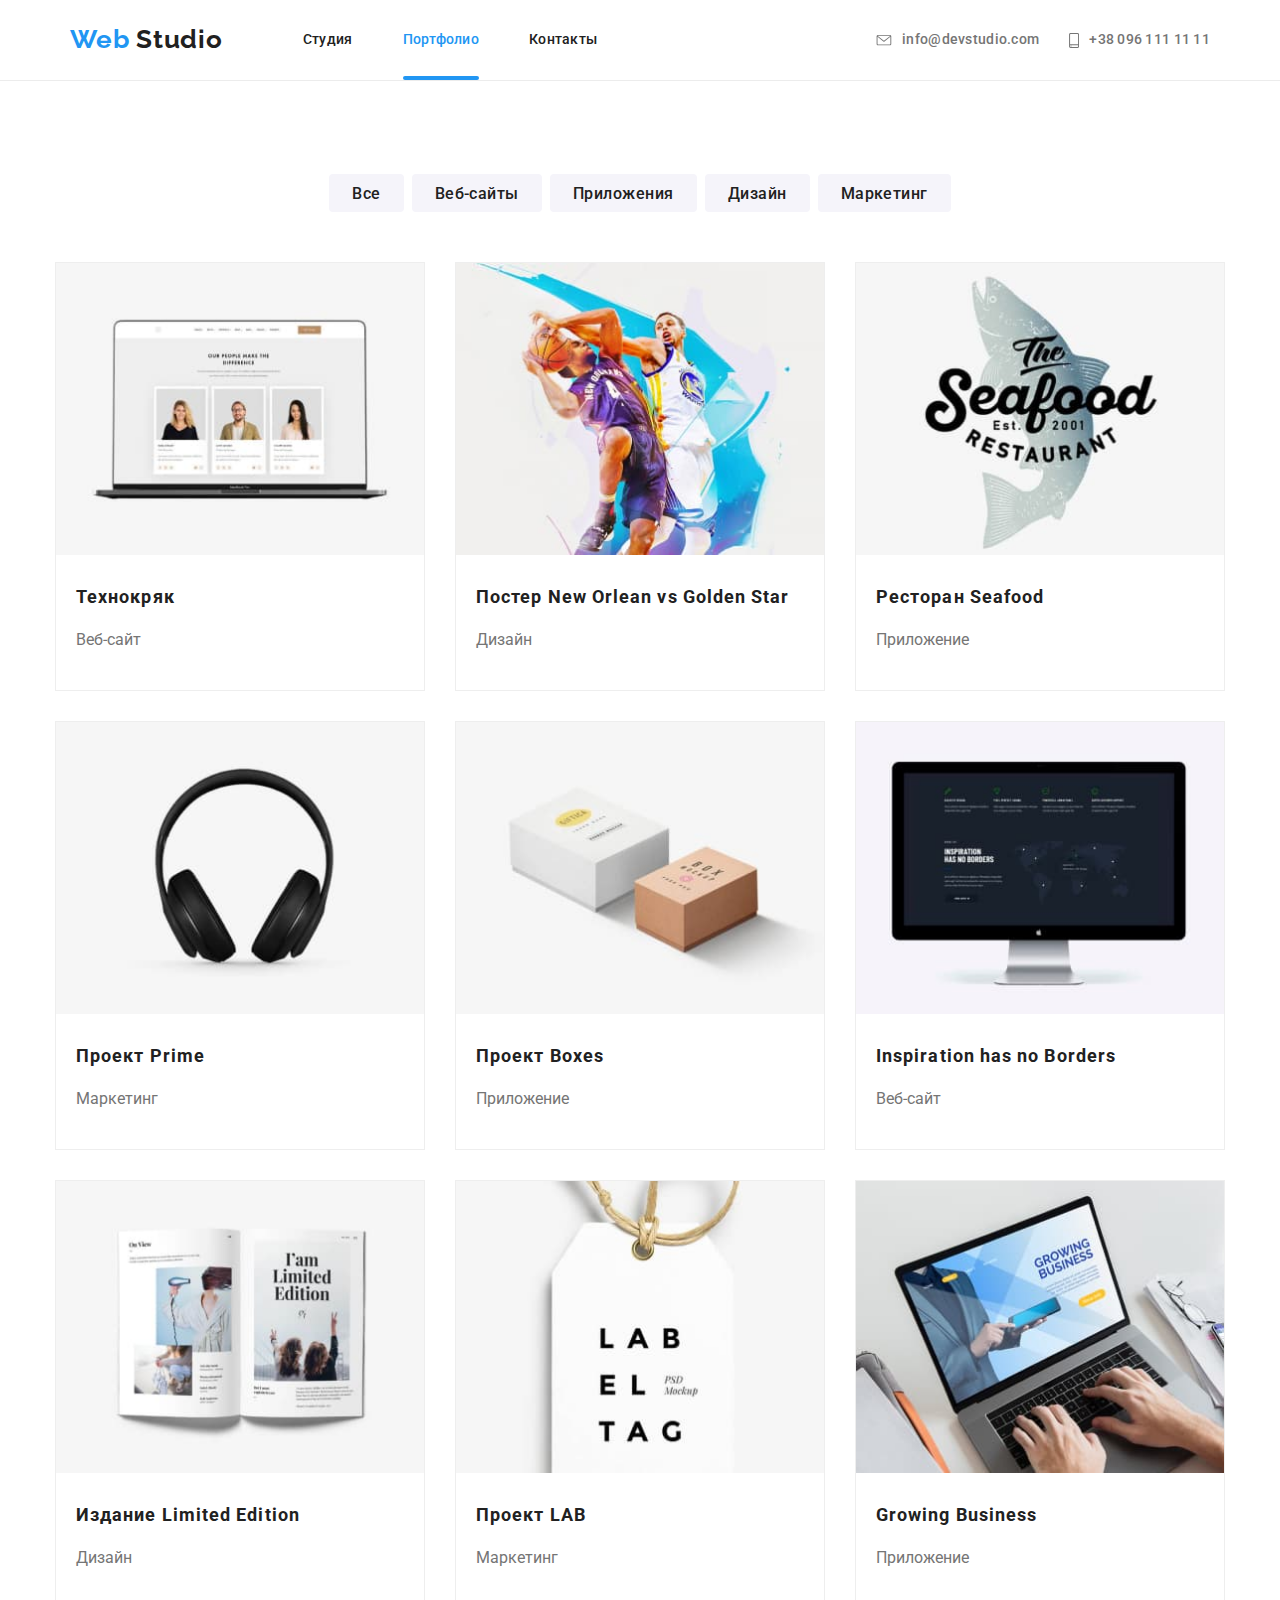
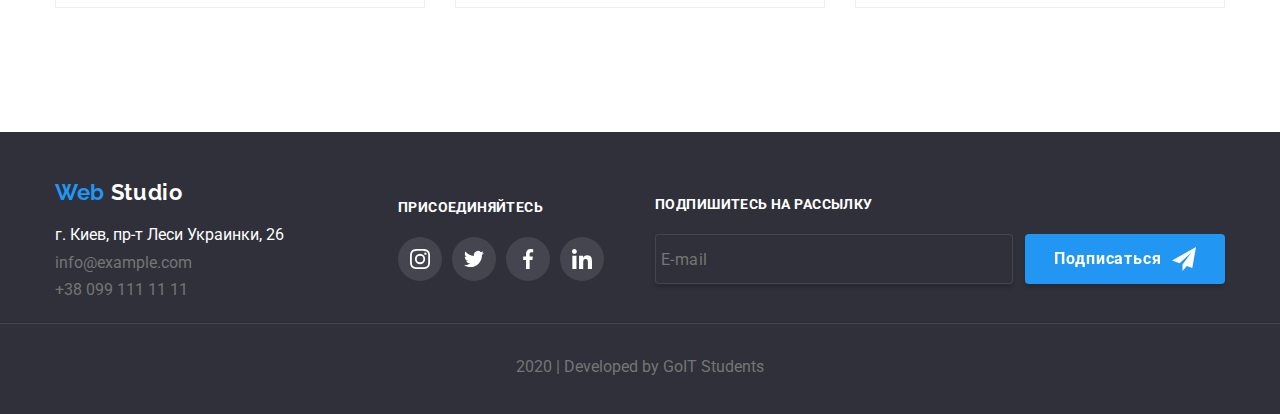
==== commit 6b965ab0: "Добавляет файлы препроцессора SASS" ====
--- a/portfolio.html
+++ b/portfolio.html
@@ -276,8 +276,8 @@
     <footer class="page-footer">
       <div class="container footer">
         <div class="footer-info">
-          <a class="link-footer" href="./index.html">
-            Web <span class="logo-footer"> Studio </span>
+          <a class="footer-link" href="./index.html">
+            Web <span class="footer-logo"> Studio </span>
           </a>
           <address>
             <ul class="address list">
--- a/css/main.min.css
+++ b/css/main.min.css
@@ -1,2 +1,2 @@
-@import url("https://fonts.googleapis.com/css2?family=Raleway:wght@700&family=Roboto:wght@400;500;700;900&display=swap");.site-nav,.contacts-link,.feature-list,.project-list{padding:0px;margin:0px;list-style:none}.link-header{text-decoration:none}.page-header .container,.feature,.projects,.portfolio{width:1200px;padding-left:15px;padding-right:15px;margin-left:auto;margin-right:auto}.page-header .header{display:-webkit-box;display:-ms-flexbox;display:flex;-webkit-box-align:center;-ms-flex-align:center;align-items:center}.page-header .main-nav{display:-webkit-box;display:-ms-flexbox;display:flex;-webkit-box-align:center;-ms-flex-align:center;align-items:center}.feature .hidden,.hidden{position:absolute;width:1px;height:1px;margin:-1px;border:0px;padding:0px;clip:rect(0 0 0 0);overflow:hidden}/*! modern-normalize v0.6.0 | MIT License | https://github.com/sindresorhus/modern-normalize */*,*::before,*::after{-webkit-box-sizing:border-box;box-sizing:border-box}:root{-moz-tab-size:4;-o-tab-size:4;tab-size:4}html{line-height:1.15;-webkit-text-size-adjust:100%}body{margin:0}body{font-family:system-ui,-apple-system,"Segoe UI",Roboto,Helvetica,Arial,sans-serif,"Apple Color Emoji","Segoe UI Emoji"}hr{height:0}abbr[title]{-webkit-text-decoration:underline dotted;text-decoration:underline dotted}b,strong{font-weight:bolder}code,kbd,samp,pre{font-family:SFMono-Regular, Consolas, 'Liberation Mono', Menlo, monospace;font-size:1em}small{font-size:80%}sub,sup{font-size:75%;line-height:0;position:relative;vertical-align:baseline}sub{bottom:-0.25em}sup{top:-0.5em}button,input,optgroup,select,textarea{font-family:inherit;font-size:100%;line-height:1.15;margin:0}button,select{text-transform:none}button,[type='button'],[type='reset'],[type='submit']{-webkit-appearance:button}button::-moz-focus-inner,[type='button']::-moz-focus-inner,[type='reset']::-moz-focus-inner,[type='submit']::-moz-focus-inner{border-style:none;padding:0}button:-moz-focusring,[type='button']:-moz-focusring,[type='reset']:-moz-focusring,[type='submit']:-moz-focusring{outline:1px dotted ButtonText}fieldset{padding:0.35em 0.75em 0.625em}legend{padding:0}progress{vertical-align:baseline}[type='number']::-webkit-inner-spin-button,[type='number']::-webkit-outer-spin-button{height:auto}[type='search']{-webkit-appearance:textfield;outline-offset:-2px}[type='search']::-webkit-search-decoration{-webkit-appearance:none}::-webkit-file-upload-button{-webkit-appearance:button;font:inherit}summary{display:list-item}body{background-color:#fff;color:#757575;font-family:Roboto, sans-serif}.link-header{color:#2196f3;font-family:Raleway, sans-serif;font-style:normal;font-weight:700;font-size:26px;line-height:1.2;letter-spacing:0.03em}.logo-header{color:#212121}.page-header{outline:1px solid #ececec}.site-nav{display:-webkit-box;display:-ms-flexbox;display:flex;margin-left:80px}.site-nav .link{display:block;padding-top:32px;padding-bottom:32px;color:#212121;font-weight:500;font-size:14px;line-height:1.14;letter-spacing:0.02em;text-decoration:none;position:relative;-webkit-transition:all 250ms cubic-bezier(0.4, 0, 0.2, 1);transition:all 250ms cubic-bezier(0.4, 0, 0.2, 1)}.site-nav .link:hover,.site-nav .link:focus{color:#2196f3}.site-nav .page-studio,.site-nav .page-portfolio{color:#2196f3}.site-nav .item:not(:last-child){margin-right:50px}.site-nav .page-studio::after,.site-nav .page-portfolio::after{content:'';display:block;width:100%;height:4px;border-radius:2px;position:absolute;bottom:0;background-color:#2196f3;-webkit-transition:all 250ms cubic-bezier(0.4, 0, 0.2, 1);transition:all 250ms cubic-bezier(0.4, 0, 0.2, 1)}.contacts-link{display:-webkit-box;display:-ms-flexbox;display:flex;margin-left:auto;-webkit-box-pack:end;-ms-flex-pack:end;justify-content:flex-end}.contacts-link .email,.contacts-link .tel{display:block;padding-top:32px;padding-bottom:32px;color:#757575;font-weight:500;font-size:14px;line-height:1.14;letter-spacing:0.02em;text-decoration:none;-webkit-transition:all 250ms cubic-bezier(0.4, 0, 0.2, 1);transition:all 250ms cubic-bezier(0.4, 0, 0.2, 1)}.contacts-link .email:hover,.contacts-link .tel:hover,.contacts-link .email:focus,.contacts-link .tel:focus{color:#2196f3}.email-icon,.tel-icon{margin-right:10px;display:inline-block;vertical-align:middle;background-size:contain;fill:currentColor}.contacts-link .item:not(:last-child){margin-right:30px}.overlay{height:600px;max-width:1600px;margin-left:auto;margin-right:auto;background-color:rgba(55,64,161,0.8);background-image:-webkit-gradient(linear, left top, right top, from(rgba(47,48,58,0.8)), to(rgba(47,48,58,0.8))),url(/images/header.jpg);background-image:linear-gradient(to right, rgba(47,48,58,0.8), rgba(47,48,58,0.8)),url(/images/header.jpg);background-repeat:no-repeat;background-position:center;background-size:cover}.hero{padding-top:200px;padding-bottom:200px;text-align:center}.hero-title{margin-left:auto;margin-right:auto;margin-top:0px;margin-bottom:46px;width:646px;color:#fff;font-weight:900;font-size:44px;line-height:1.36;text-align:center;letter-spacing:0.06em;text-transform:uppercase}.hero .button{background-color:#2196f3;color:#fff;font-family:inherit;font-weight:700;font-size:16px;text-align:center;letter-spacing:0.06em;text-decoration:none;border-radius:4px;padding:17px 32px;display:inline-block;border:none;-webkit-box-shadow:0px 4px 4px rgba(0,0,0,0.15);box-shadow:0px 4px 4px rgba(0,0,0,0.15);-webkit-transform:scale3d(1, 1, 1);transform:scale3d(1, 1, 1);-webkit-transition:all 250ms cubic-bezier(0.4, 0, 0.2, 1);transition:all 250ms cubic-bezier(0.4, 0, 0.2, 1)}.hero .button:hover,.hero .button:focus{background-color:#fff;color:#2196f3;border:none;cursor:pointer;-webkit-transform:scale3d(1.1, 1.1, 1.1);transform:scale3d(1.1, 1.1, 1.1)}.feature{padding-top:94px;padding-bottom:94px;border-top:1px solid #ececec}.feature-list{display:-webkit-box;display:-ms-flexbox;display:flex}.feature-item{width:278px}.feature-icon{display:-webkit-box;display:-ms-flexbox;display:flex;-webkit-box-sizing:border-box;box-sizing:border-box;-webkit-box-align:center;-ms-flex-align:center;align-items:center;-webkit-box-pack:center;-ms-flex-pack:center;justify-content:center;height:120px;margin-bottom:30px;border-radius:4px;background-color:#f5f4fa}.feature-item:not(:last-child){margin-right:30px}.feature-list .text{margin-top:0px;margin-bottom:0px;font-weight:400;font-size:14px;line-height:1.7;letter-spacing:0.03em}.feature-list .title{margin-top:0px;margin-bottom:10px;color:#212121;font-weight:700;font-size:14px;line-height:1.14;letter-spacing:0.03em;text-transform:uppercase}.projects{padding-top:94px;padding-bottom:94px}.projects-title{margin-top:0px;margin-bottom:50px;color:#212121;font-weight:700;font-size:36px;line-height:1.16;text-align:center;letter-spacing:0.03em}.project-list{display:-webkit-box;display:-ms-flexbox;display:flex}.project-item{position:relative;width:370px}img{display:block}.project-item:not(:last-child){margin-right:30px}.project-item .title{position:absolute;width:100%;bottom:0;margin-top:0px;margin-bottom:0px;padding-top:27px;padding-bottom:27px;height:70px;color:#fff;background-color:rgba(47,48,58,0.8);font-weight:700;font-size:14px;line-height:1.14;text-align:center;letter-spacing:0.03em;text-transform:uppercase}.portfolio{padding-top:94px;padding-bottom:94px}.filter{display:-webkit-box;display:-ms-flexbox;display:flex;margin-left:auto;margin-right:auto;padding-bottom:50px;-webkit-box-pack:center;-ms-flex-pack:center;justify-content:center}
+@import url("https://fonts.googleapis.com/css2?family=Raleway:wght@700&family=Roboto:wght@400;500;700;900&display=swap");.site-nav,.contacts-link,.feature-list,.project-list,.team-list,.social-list,.social-item .link,.clients-list,.address,.social,.filter,.project-block{padding:0px;margin:0px;list-style:none}.link-header,.footer-link,.footer-logo,.address .info,.social .info{text-decoration:none}.page-header .container,.feature,.projects,.team,.clients,.footer,.portfolio{width:1200px;padding-left:15px;padding-right:15px;margin-left:auto;margin-right:auto}.page-header .header{display:-webkit-box;display:-ms-flexbox;display:flex;-webkit-box-align:center;-ms-flex-align:center;align-items:center}.page-header .main-nav{display:-webkit-box;display:-ms-flexbox;display:flex;-webkit-box-align:center;-ms-flex-align:center;align-items:center}.projects-title,.team-title,.clients-title{margin-top:0px;margin-bottom:50px;color:#212121;font-weight:700;font-size:36px;line-height:1.16;text-align:center;letter-spacing:0.03em}.feature .hidden,.hidden,.backdrop .hidden{position:absolute;width:1px;height:1px;margin:-1px;border:0px;padding:0px;clip:rect(0 0 0 0);overflow:hidden}/*! modern-normalize v0.6.0 | MIT License | https://github.com/sindresorhus/modern-normalize */*,*::before,*::after{-webkit-box-sizing:border-box;box-sizing:border-box}:root{-moz-tab-size:4;-o-tab-size:4;tab-size:4}html{line-height:1.15;-webkit-text-size-adjust:100%}body{margin:0}body{font-family:system-ui,-apple-system,"Segoe UI",Roboto,Helvetica,Arial,sans-serif,"Apple Color Emoji","Segoe UI Emoji"}hr{height:0}abbr[title]{-webkit-text-decoration:underline dotted;text-decoration:underline dotted}b,strong{font-weight:bolder}code,kbd,samp,pre{font-family:SFMono-Regular, Consolas, 'Liberation Mono', Menlo, monospace;font-size:1em}small{font-size:80%}sub,sup{font-size:75%;line-height:0;position:relative;vertical-align:baseline}sub{bottom:-0.25em}sup{top:-0.5em}button,input,optgroup,select,textarea{font-family:inherit;font-size:100%;line-height:1.15;margin:0}button,select{text-transform:none}button,[type='button'],[type='reset'],[type='submit']{-webkit-appearance:button}button::-moz-focus-inner,[type='button']::-moz-focus-inner,[type='reset']::-moz-focus-inner,[type='submit']::-moz-focus-inner{border-style:none;padding:0}button:-moz-focusring,[type='button']:-moz-focusring,[type='reset']:-moz-focusring,[type='submit']:-moz-focusring{outline:1px dotted ButtonText}fieldset{padding:0.35em 0.75em 0.625em}legend{padding:0}progress{vertical-align:baseline}[type='number']::-webkit-inner-spin-button,[type='number']::-webkit-outer-spin-button{height:auto}[type='search']{-webkit-appearance:textfield;outline-offset:-2px}[type='search']::-webkit-search-decoration{-webkit-appearance:none}::-webkit-file-upload-button{-webkit-appearance:button;font:inherit}summary{display:list-item}body{background-color:#fff;color:#757575;font-family:Roboto, sans-serif}.link-header{color:#2196f3;font-family:Raleway, sans-serif;font-style:normal;font-weight:700;font-size:26px;line-height:1.2;letter-spacing:0.03em}.logo-header{color:#212121}.page-header{outline:1px solid #ececec}.site-nav{display:-webkit-box;display:-ms-flexbox;display:flex;margin-left:80px}.site-nav .link{display:block;padding-top:32px;padding-bottom:32px;color:#212121;font-weight:500;font-size:14px;line-height:1.14;letter-spacing:0.02em;text-decoration:none;position:relative;-webkit-transition:all 250ms cubic-bezier(0.4, 0, 0.2, 1);transition:all 250ms cubic-bezier(0.4, 0, 0.2, 1)}.site-nav .link:hover,.site-nav .link:focus{color:#2196f3}.site-nav .page-studio,.site-nav .page-portfolio{color:#2196f3}.site-nav .item:not(:last-child){margin-right:50px}.site-nav .page-studio::after,.site-nav .page-portfolio::after{content:'';display:block;width:100%;height:4px;border-radius:2px;position:absolute;bottom:0;background-color:#2196f3;-webkit-transition:all 250ms cubic-bezier(0.4, 0, 0.2, 1);transition:all 250ms cubic-bezier(0.4, 0, 0.2, 1)}.contacts-link{display:-webkit-box;display:-ms-flexbox;display:flex;margin-left:auto;-webkit-box-pack:end;-ms-flex-pack:end;justify-content:flex-end}.contacts-link .email,.contacts-link .tel{display:block;padding-top:32px;padding-bottom:32px;color:#757575;font-weight:500;font-size:14px;line-height:1.14;letter-spacing:0.02em;text-decoration:none;-webkit-transition:all 250ms cubic-bezier(0.4, 0, 0.2, 1);transition:all 250ms cubic-bezier(0.4, 0, 0.2, 1)}.contacts-link .email:hover,.contacts-link .tel:hover,.contacts-link .email:focus,.contacts-link .tel:focus{color:#2196f3}.email-icon,.tel-icon{margin-right:10px;display:inline-block;vertical-align:middle;background-size:contain;fill:currentColor}.contacts-link .item:not(:last-child){margin-right:30px}.overlay{height:600px;max-width:1600px;margin-left:auto;margin-right:auto;background-color:rgba(55,64,161,0.8);background-image:-webkit-gradient(linear, left top, right top, from(rgba(47,48,58,0.8)), to(rgba(47,48,58,0.8))),url(/images/header.jpg);background-image:linear-gradient(to right, rgba(47,48,58,0.8), rgba(47,48,58,0.8)),url(/images/header.jpg);background-repeat:no-repeat;background-position:center;background-size:cover}.hero{padding-top:200px;padding-bottom:200px;text-align:center}.hero-title{margin-left:auto;margin-right:auto;margin-top:0px;margin-bottom:46px;width:646px;color:#fff;font-weight:900;font-size:44px;line-height:1.36;text-align:center;letter-spacing:0.06em;text-transform:uppercase}.hero .button{background-color:#2196f3;color:#fff;font-family:inherit;font-weight:700;font-size:16px;text-align:center;letter-spacing:0.06em;text-decoration:none;border-radius:4px;padding:17px 32px;display:inline-block;border:none;-webkit-box-shadow:0px 4px 4px rgba(0,0,0,0.15);box-shadow:0px 4px 4px rgba(0,0,0,0.15);-webkit-transform:scale3d(1, 1, 1);transform:scale3d(1, 1, 1);-webkit-transition:all 250ms cubic-bezier(0.4, 0, 0.2, 1);transition:all 250ms cubic-bezier(0.4, 0, 0.2, 1)}.hero .button:hover,.hero .button:focus{background-color:#fff;color:#2196f3;border:none;cursor:pointer;-webkit-transform:scale3d(1.1, 1.1, 1.1);transform:scale3d(1.1, 1.1, 1.1)}.feature{padding-top:94px;padding-bottom:94px;border-top:1px solid #ececec}.feature-list{display:-webkit-box;display:-ms-flexbox;display:flex}.feature-item{width:278px}.feature-icon{display:-webkit-box;display:-ms-flexbox;display:flex;-webkit-box-sizing:border-box;box-sizing:border-box;-webkit-box-align:center;-ms-flex-align:center;align-items:center;-webkit-box-pack:center;-ms-flex-pack:center;justify-content:center;height:120px;margin-bottom:30px;border-radius:4px;background-color:#f5f4fa}.feature-item:not(:last-child){margin-right:30px}.feature-list .text{margin-top:0px;margin-bottom:0px;font-weight:400;font-size:14px;line-height:1.7;letter-spacing:0.03em}.feature-list .title{margin-top:0px;margin-bottom:10px;color:#212121;font-weight:700;font-size:14px;line-height:1.14;letter-spacing:0.03em;text-transform:uppercase}.projects{padding-top:94px;padding-bottom:94px}.project-list{display:-webkit-box;display:-ms-flexbox;display:flex}.project-item{position:relative;width:370px}img{display:block}.project-item:not(:last-child){margin-right:30px}.project-item .title{position:absolute;width:100%;bottom:0;margin:0px;padding:27px 0px;height:70px;color:#fff;background-color:rgba(47,48,58,0.8);font-weight:700;font-size:14px;line-height:1.14;text-align:center;letter-spacing:0.03em;text-transform:uppercase}.team{padding-top:94px;padding-bottom:94px;background-color:#f5f4fa}.team-title{margin-top:0px;margin-bottom:50px}.team-list{display:-webkit-box;display:-ms-flexbox;display:flex}.team-card{width:278px;background:#fff;-webkit-box-shadow:0px 2px 1px rgba(0,0,0,0.2),0px 1px 1px rgba(0,0,0,0.14),0px 1px 3px rgba(0,0,0,0.12);box-shadow:0px 2px 1px rgba(0,0,0,0.2),0px 1px 1px rgba(0,0,0,0.14),0px 1px 3px rgba(0,0,0,0.12)}.team-pic{margin-bottom:30px}.team-card:not(:last-child){margin-right:30px}.team-list .title{margin-top:0px;margin-bottom:10px;color:#212121;font-weight:500;font-size:16px;line-height:1.19;text-align:center;letter-spacing:0.03em}.team-list .position{margin-top:0px;margin-bottom:16px;text-align:center;font-weight:400}.social-list{display:-webkit-box;display:-ms-flexbox;display:flex;-webkit-box-pack:center;-ms-flex-pack:center;justify-content:center;margin-bottom:25px}.social-item{padding:0}.social-item .link{display:-webkit-box;display:-ms-flexbox;display:flex;padding:12px;width:44px;height:44px;fill:#afb1b8;border-radius:50%;background-color:#fff;-webkit-transition:all 250ms cubic-bezier(0.4, 0, 0.2, 1);transition:all 250ms cubic-bezier(0.4, 0, 0.2, 1)}.social-item:not(:last-child){margin-right:10px}.social-item .link:hover,.social-item .link:focus{fill:#fff;background-color:#2196f3}.clients{padding-top:94px;padding-bottom:94px}.clients-list{margin-left:auto;display:-webkit-box;display:-ms-flexbox;display:flex;-webkit-box-align:center;-ms-flex-align:center;align-items:center}.client-card .link{display:-webkit-box;display:-ms-flexbox;display:flex;-webkit-box-pack:center;-ms-flex-pack:center;justify-content:center;-webkit-box-align:center;-ms-flex-align:center;align-items:center;width:170px;height:90px;fill:#afb1b8;background-color:#fff;border:1px solid #afb1b8;border-radius:4px;-webkit-transition:all 250ms cubic-bezier(0.4, 0, 0.2, 1);transition:all 250ms cubic-bezier(0.4, 0, 0.2, 1)}.client-card .link:hover,.client-card.link:focus{fill:#2196f3;border:1px solid #2196f3}.client-card:not(:last-child){margin-right:30px}.footer-link,.footer-logo{display:inline-block;margin-bottom:10px;font-family:Raleway;font-weight:bold;font-size:22px;line-height:1.18;letter-spacing:0.03em}.footer-link{color:#2196f3}.footer-logo{color:#fff}.page-footer{background-color:#2f303a;padding-top:48px}.footer{display:-webkit-box;display:-ms-flexbox;display:flex;-webkit-box-align:center;-ms-flex-align:center;align-items:center;padding-bottom:24px}.footer-info{width:calc((100% - 30px) / 12 * 4)}.address{font-style:normal}.address-info{margin-bottom:9px;color:#fff}.address .mail-info{margin-bottom:9px}.address .info{color:#757575;-webkit-transition:all 250ms cubic-bezier(0.4, 0, 0.2, 1);transition:all 250ms cubic-bezier(0.4, 0, 0.2, 1)}.address .info:hover,.address .info:focus{color:#2196f3}.social-block{width:calc((100% - 30px) / 12 * 3)}.social-block .join{display:inline-block;margin-bottom:21px;font-style:normal;font-weight:700;font-size:14px;line-height:1.14;letter-spacing:0.03em;text-transform:uppercase;color:#fff}.social{display:-webkit-box;display:-ms-flexbox;display:flex}.social .info{fill:#fff}.social-icon .info{display:-webkit-box;display:-ms-flexbox;display:flex;width:44px;height:44px;border-radius:50%;padding:12px;background-color:rgba(255,255,255,0.1);-webkit-transition:all 250ms cubic-bezier(0.4, 0, 0.2, 1);transition:all 250ms cubic-bezier(0.4, 0, 0.2, 1)}.social-icon .info:hover,.social-icon .info:focus{background-color:#2196f3}.social-icon:not(:last-child){margin-right:10px}.exhortation{display:inline-block;margin-bottom:21px;font-style:normal;font-weight:700;font-size:14px;line-height:1.14;letter-spacing:0.03em;text-transform:uppercase;color:#fff}.form{display:-webkit-box;display:-ms-flexbox;display:flex}.input{margin-right:12px;width:358px;height:50px;-webkit-box-sizing:border-box;box-sizing:border-box;-webkit-box-shadow:0px 4px 4px rgba(0,0,0,0.15);box-shadow:0px 4px 4px rgba(0,0,0,0.15);border-radius:4px;font-style:normal;font-weight:400;font-size:16px;line-height:1.87;letter-spacing:0.03em;color:rgba(255,255,255,0.1);padding-left:5px;border:1px solid rgba(255,255,255,0.1);background:#2f303a;-webkit-transition:all 250ms cubic-bezier(0.4, 0, 0.2, 1);transition:all 250ms cubic-bezier(0.4, 0, 0.2, 1)}.input:hover,.input:focus{border-color:#2196f3}.submit{display:-webkit-box;display:-ms-flexbox;display:flex;width:200px;height:50px;border:1px solid transparent;-webkit-box-sizing:border-box;box-sizing:border-box;-webkit-box-shadow:0px 4px 4px rgba(0,0,0,0.15);box-shadow:0px 4px 4px rgba(0,0,0,0.15);border-radius:4px;background-color:#2196f3;color:#fff;font-family:Roboto;font-style:normal;font-weight:bold;font-size:16px;line-height:1.87;letter-spacing:0.06em;-webkit-box-align:center;-ms-flex-align:center;align-items:center;-webkit-box-pack:center;-ms-flex-pack:center;justify-content:center;-webkit-transform:scale3d(1, 1, 1);transform:scale3d(1, 1, 1);-webkit-transition:all 250ms cubic-bezier(0.4, 0, 0.2, 1);transition:all 250ms cubic-bezier(0.4, 0, 0.2, 1)}.submit:hover{-webkit-transform:scale3d(1.1, 1.1, 1.1);transform:scale3d(1.1, 1.1, 1.1)}.submit .icon-send{margin-left:10px}.copyright{padding-top:18px;padding-bottom:21px;text-align:center;border-top:1px solid rgba(255,255,255,0.1)}.portfolio{padding-top:94px;padding-bottom:94px}.filter{display:-webkit-box;display:-ms-flexbox;display:flex;margin-left:auto;margin-right:auto;padding-bottom:50px;-webkit-box-pack:center;-ms-flex-pack:center;justify-content:center}.filter .button{background-color:#f5f4fa;color:#212121;font-family:inherit;font-weight:500;font-size:16px;line-height:1.6;letter-spacing:0.03em;text-align:center;height:38px;border-radius:4px;padding:6px 22px;border:1px solid transparent;display:inline-block;-webkit-transition:all 250ms cubic-bezier(0.4, 0, 0.2, 1);transition:all 250ms cubic-bezier(0.4, 0, 0.2, 1)}.filter-item:not(:last-child){margin-right:8px}.filter-item .button:hover,.filter-item .button:focus{background-color:#2196f3;color:#fff;-webkit-box-shadow:0px 2px 2px rgba(0,0,0,0.12),0px 1px 2px rgba(0,0,0,0.08),0px 3px 1px rgba(0,0,0,0.1);box-shadow:0px 2px 2px rgba(0,0,0,0.12),0px 1px 2px rgba(0,0,0,0.08),0px 3px 1px rgba(0,0,0,0.1)}.project-block{display:-webkit-box;display:-ms-flexbox;display:flex;-ms-flex-wrap:wrap;flex-wrap:wrap}.project-card{width:calc((100% - 60px) / 3);margin-right:30px;margin-bottom:30px;background:#fff;border:1px solid #eee;-webkit-box-sizing:border-box;box-sizing:border-box;-webkit-transition:all 250ms cubic-bezier(0.4, 0, 0.2, 1);transition:all 250ms cubic-bezier(0.4, 0, 0.2, 1)}.project-card:hover,.project-card:focus{-webkit-box-shadow:1px 4px 6px rgba(0,0,0,0.16),0px 4px 4px rgba(0,0,0,0.06),0px 1px 1px rgba(0,0,0,0.12);box-shadow:1px 4px 6px rgba(0,0,0,0.16),0px 4px 4px rgba(0,0,0,0.06),0px 1px 1px rgba(0,0,0,0.12)}.project-block .project{text-decoration:none;display:block}.project-block .subject{margin-top:0px;margin-bottom:0px;color:#212121;font-weight:700;font-size:18px;line-height:2;letter-spacing:0.06em}.project-card:nth-child(3n){margin-right:0}.card-content{padding:24px 20px;background:#fff;color:#757575;-webkit-box-sizing:border-box;box-sizing:border-box}.project-image{position:relative;overflow:hidden}.project-image .text{margin-top:0px;margin-bottom:0px;padding:63px 24px;font-weight:400;font-size:16px;line-height:1.9;letter-spacing:0.03em;color:#fff;background-color:rgba(33,150,243,0.9);width:100%;height:100%;top:0;left:0;opacity:0;position:absolute;-webkit-transform:translateY(100%);transform:translateY(100%);-webkit-transition:all 250ms cubic-bezier(0.4, 0, 0.2, 1);transition:all 250ms cubic-bezier(0.4, 0, 0.2, 1)}.project:hover .text{opacity:1;-webkit-transform:translateY(0);transform:translateY(0)}.project-img{display:block;max-width:100%;height:auto}.backdrop{width:100%;height:100%;position:fixed;top:0;left:0;background-color:rgba(0,0,0,0.2)}.modal{position:fixed;top:50%;left:50%;opacity:1;background:rgba(0,0,0,0.2);-webkit-transform:translate(-50%, -50%);transform:translate(-50%, -50%);background:#fff;-webkit-box-shadow:0px 2px 1px rgba(0,0,0,0.2),0px 1px 1px rgba(0,0,0,0.14),0px 1px 3px rgba(0,0,0,0.12);box-shadow:0px 2px 1px rgba(0,0,0,0.2),0px 1px 1px rgba(0,0,0,0.14),0px 1px 3px rgba(0,0,0,0.12);border-radius:4px}.modal-close{position:absolute;z-index:1;top:0;right:0;padding:5px;margin-right:8px;margin-top:8px;width:30px;height:30px;background:#fff;border:1px solid rgba(0,0,0,0.2);-webkit-box-sizing:border-box;box-sizing:border-box;border-radius:50%;-webkit-transition:all 250ms cubic-bezier(0.4, 0, 0.2, 1);transition:all 250ms cubic-bezier(0.4, 0, 0.2, 1)}.modal-close:hover{background-color:#2196f3;fill:#fff;border:1px solid transparent}.feedback{position:relative;width:528px;height:581px;padding:40px;background-color:#fff;-webkit-box-shadow:0px 2px 1px rgba(0,0,0,0.2),0px 1px 1px rgba(0,0,0,0.14),0px 1px 3px rgba(0,0,0,0.12);box-shadow:0px 2px 1px rgba(0,0,0,0.2),0px 1px 1px rgba(0,0,0,0.14),0px 1px 3px rgba(0,0,0,0.12);border-radius:4px}.feedback-title{display:block;text-align:center;margin-bottom:30px;font-size:20px;line-height:1.5px;letter-spacing:0.03em;color:#212121}.form-field{position:relative;display:-webkit-box;display:-ms-flexbox;display:flex;-webkit-box-orient:vertical;-webkit-box-direction:normal;-ms-flex-direction:column;flex-direction:column;margin-bottom:28px;-webkit-box-sizing:border-box;box-sizing:border-box;border-radius:4px;font-size:14px;color:#757575}.form-input{margin:0;padding-top:12px;padding-bottom:12px;padding-left:42px;border:1px solid rgba(33,33,33,0.2);-webkit-box-sizing:border-box;box-sizing:border-box;border-radius:4px}
 /*# sourceMappingURL=main.min.css.map */